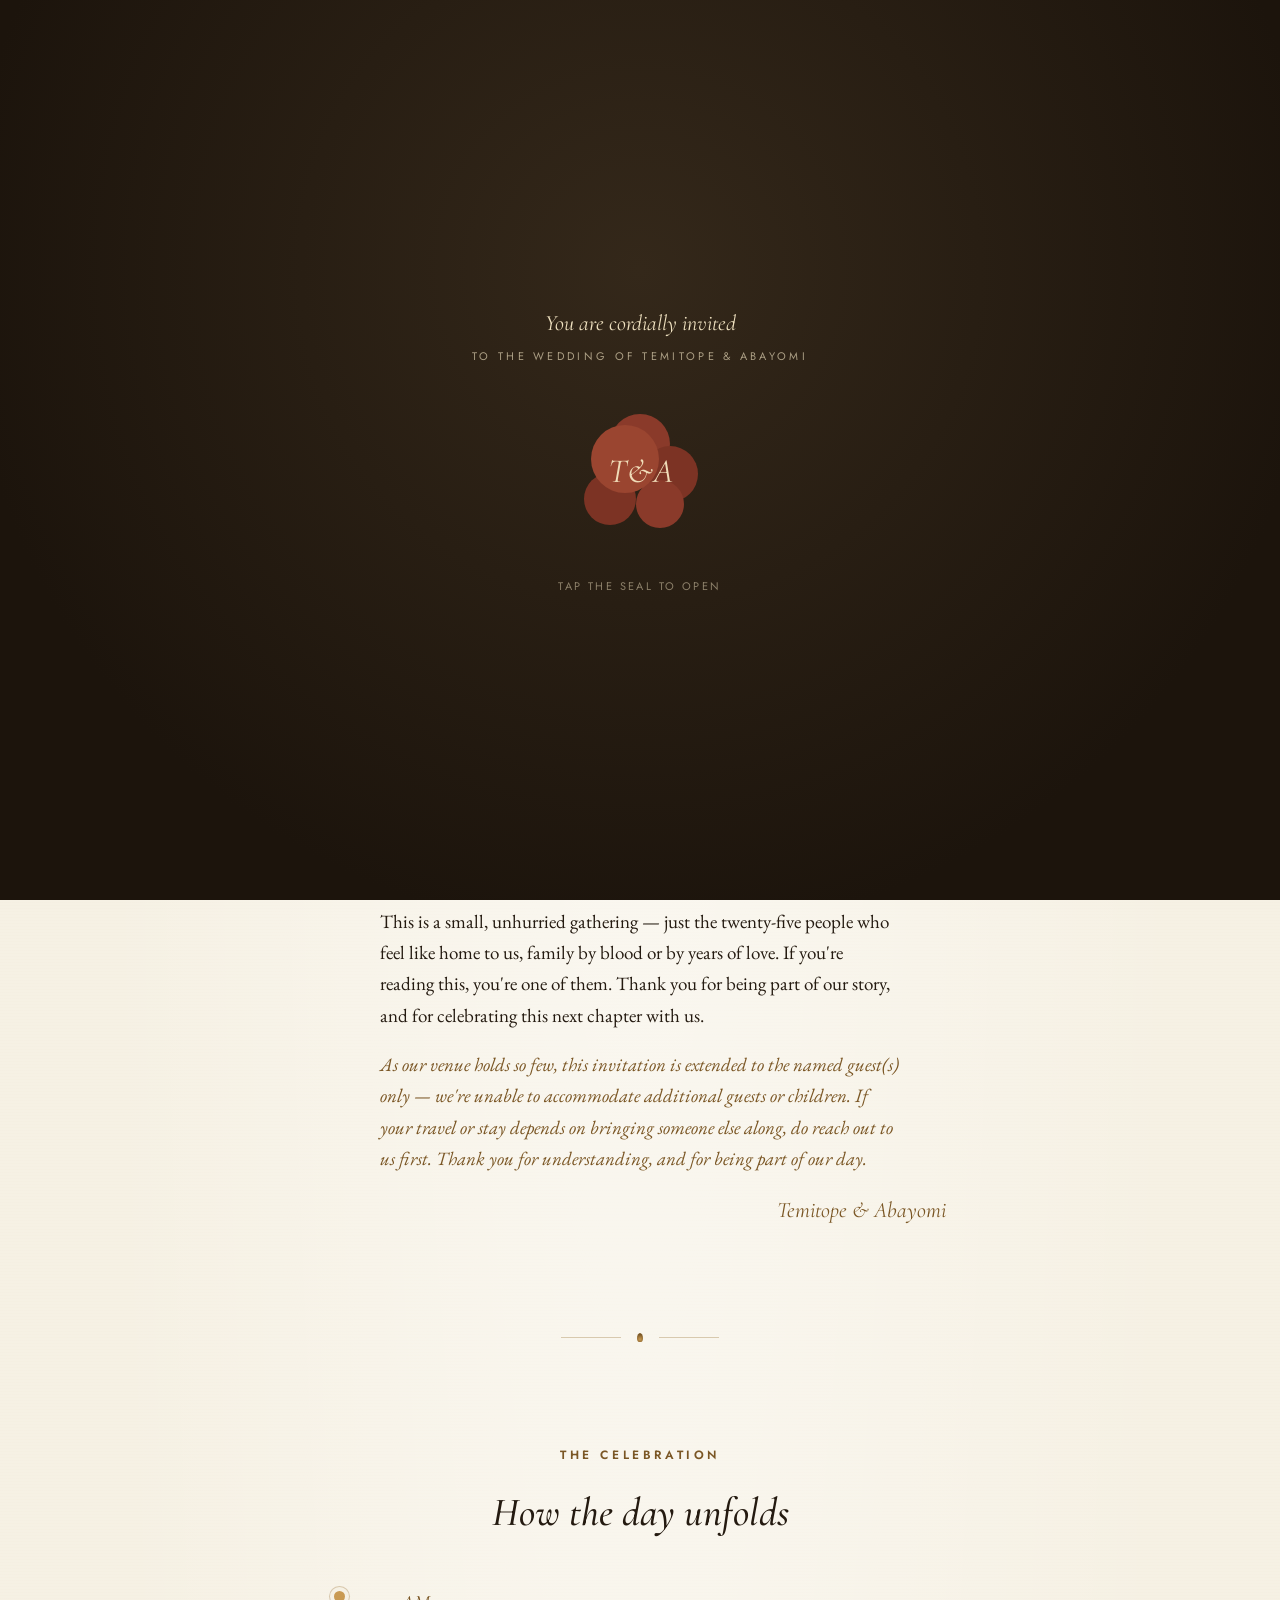
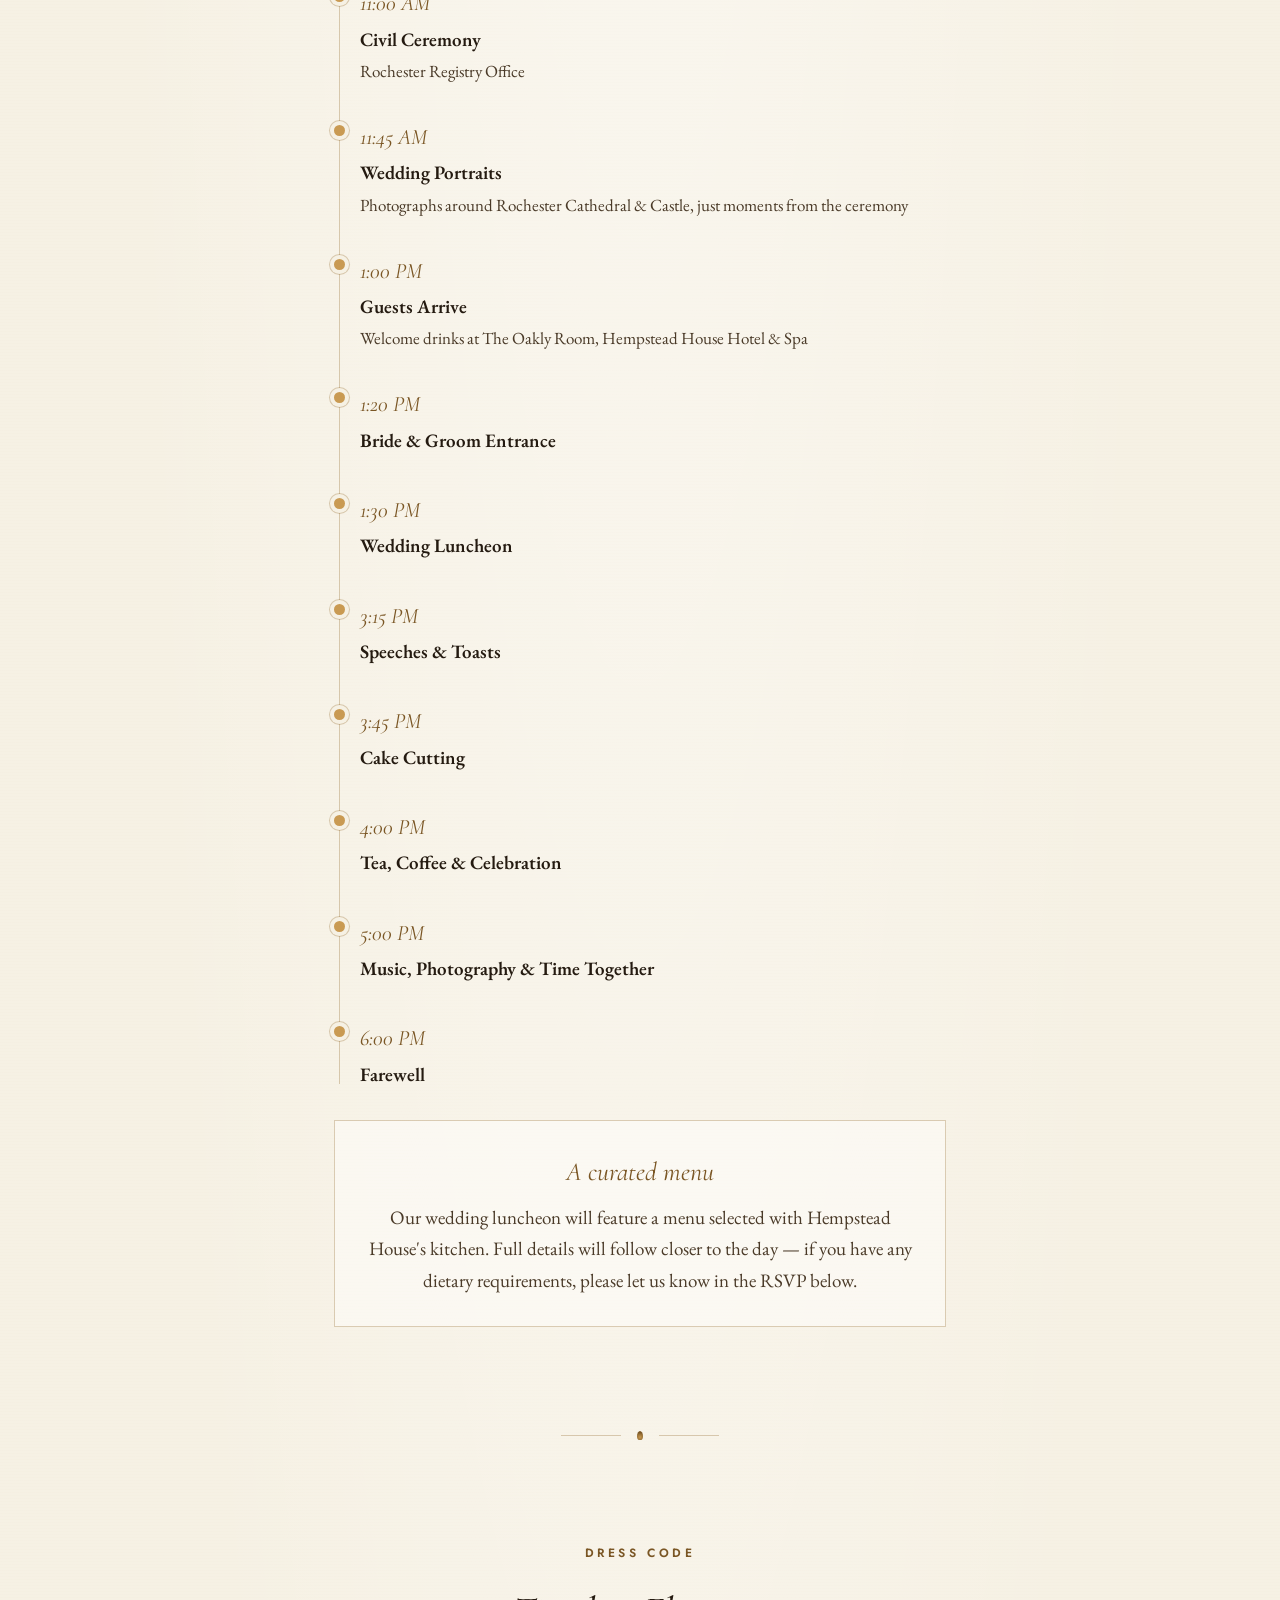
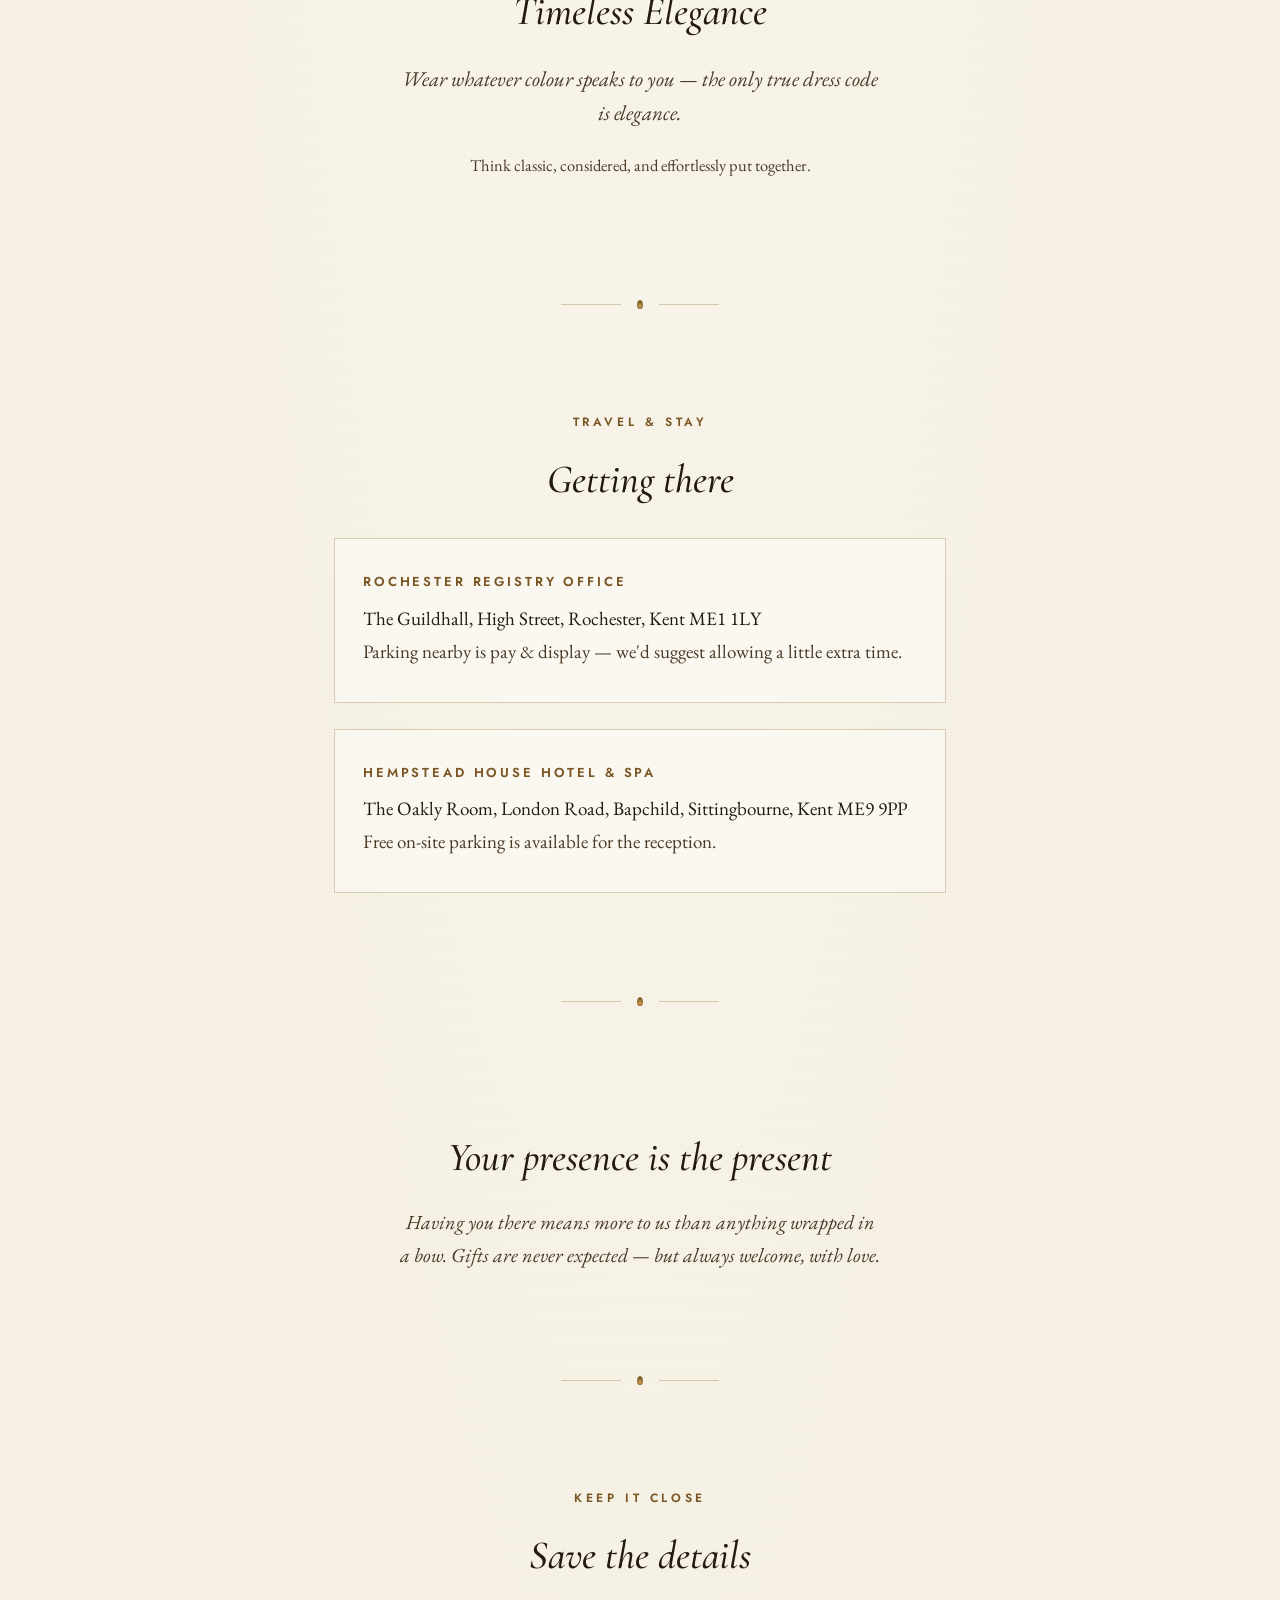
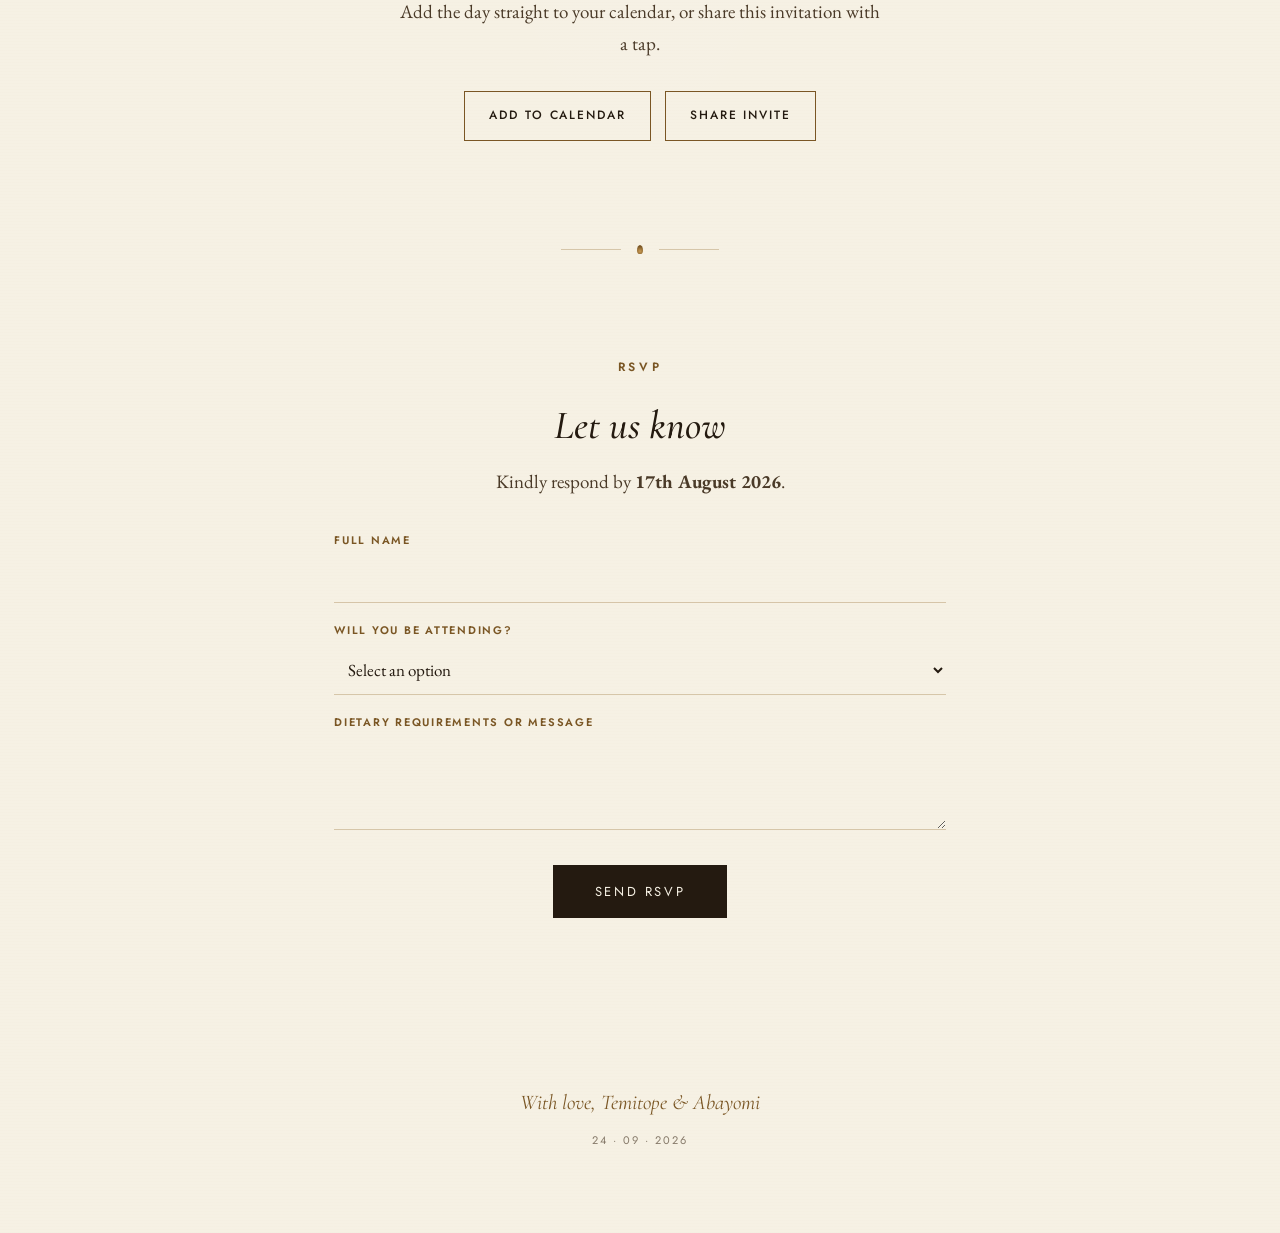
==== index.html @ d4ba4154 "Add files via upload" ====
<!DOCTYPE html>
<html lang="en">
<head>
<meta charset="UTF-8">
<meta name="viewport" content="width=device-width, initial-scale=1.0, viewport-fit=cover">
<meta name="color-scheme" content="light only">
<meta name="supported-color-schemes" content="light">
<meta name="theme-color" content="#f6f1e4">
<meta name="apple-mobile-web-app-capable" content="yes">
<meta name="apple-mobile-web-app-status-bar-style" content="default">
<title>Temitope & Abayomi — 24th September 2026</title>
<meta name="description" content="Together with their families, Temitope and Abayomi invite you to celebrate their wedding — 24th September 2026, Kent, England.">

<!-- Open Graph / link preview tags (WhatsApp, iMessage, etc.) -->
<meta property="og:title" content="Temitope & Abayomi — 24th September 2026">
<meta property="og:description" content="Together with their families, we invite you to celebrate our wedding in Kent, England.">
<meta property="og:image" content="https://tope-yomi-2026.github.io/temitope-abayomi-wedding/og-image.jpg">
<meta property="og:type" content="website">
<meta property="og:url" content="https://tope-yomi-2026.github.io/temitope-abayomi-wedding/">
<meta name="twitter:card" content="summary_large_image">
<meta name="twitter:title" content="Temitope & Abayomi — 24th September 2026">
<meta name="twitter:description" content="Together with their families, we invite you to celebrate our wedding in Kent, England.">
<meta name="twitter:image" content="https://tope-yomi-2026.github.io/temitope-abayomi-wedding/og-image.jpg">
<link rel="icon" href="data:image/svg+xml,%3Csvg xmlns='http://www.w3.org/2000/svg' viewBox='0 0 100 100'%3E%3Ccircle cx='50' cy='50' r='48' fill='%232a2015'/%3E%3Ctext x='50' y='65' font-size='42' font-family='Georgia,serif' font-style='italic' fill='%23c99a52' text-anchor='middle'%3ET%26A%3C/text%3E%3C/svg%3E">
<link rel="preconnect" href="https://fonts.googleapis.com">
<link rel="preconnect" href="https://fonts.gstatic.com" crossorigin>
<link href="https://fonts.googleapis.com/css2?family=Cormorant+Garamond:ital,wght@0,400;0,500;0,600;1,400;1,500;1,600&family=EB+Garamond:ital,wght@0,400;0,500;1,400&family=Jost:wght@400;500;600&display=swap" rel="stylesheet">
<style>
  :root{
    color-scheme: light;
    --ivory:#f6f1e4;
    --parchment:#eee0bf;
    --espresso:#241a10;
    --espresso-soft:#4a3a28;
    --gold:#93692e;
    --gold-deep:#7a5624;
    --gold-bright:#c99a52;
    --sage:#5f6b48;
    --line: rgba(147,105,46,0.32);
    --card-bg: rgba(255,255,255,0.4);
  }
  *{box-sizing:border-box; -webkit-font-smoothing:antialiased;}
  html{scroll-behavior:smooth; color-scheme:light;}
  body{
    margin:0;
    background-color:var(--ivory);
    background-image:
      radial-gradient(ellipse at top, rgba(255,255,255,0.5), transparent 60%),
      repeating-linear-gradient(0deg, rgba(147,105,46,0.02) 0px, transparent 1px, transparent 3px);
    color:var(--espresso);
    font-family:'EB Garamond', serif;
    font-size:19px;
    line-height:1.65;
    overflow-x:hidden;
    -webkit-text-size-adjust:100%;
  }
  .display{ font-family:'Cormorant Garamond', serif; }
  .eyebrow{
    font-family:'Jost', sans-serif;
    letter-spacing:0.3em;
    text-transform:uppercase;
    font-size:12px;
    color:var(--gold-deep);
    font-weight:600;
  }
  a{ color:var(--espresso); }
  ::selection{ background:var(--gold-bright); color:var(--ivory); }

  /* ================= SEAL ENTRY ================= */
  #seal-screen{
    position:fixed; inset:0; z-index:100;
    background:
      radial-gradient(ellipse at 50% 30%, #34281a 0%, #1c140c 75%);
    display:flex; align-items:center; justify-content:center;
    flex-direction:column; padding:24px;
    transition:opacity 1s ease, visibility 1s ease;
  }
  #seal-screen.opened{ opacity:0; visibility:hidden; pointer-events:none; }
  .seal-greeting{
    font-family:'Cormorant Garamond', serif;
    font-style:italic;
    font-size:22px;
    color:var(--parchment);
    margin-bottom:6px;
    text-align:center;
    max-width:320px;
  }
  .seal-invite{
    font-family:'Jost', sans-serif;
    letter-spacing:0.3em;
    text-transform:uppercase;
    font-size:11px;
    color:var(--parchment);
    opacity:0.65;
    margin-bottom:34px;
    text-align:center;
  }
  .wax{
    position:relative; width:150px; height:150px; cursor:pointer;
    -webkit-tap-highlight-color:transparent;
  }
  .wax svg{ width:100%; height:100%; display:block; }
  .wax .drip{
    transform-origin:center;
    animation:idle-glow 3.4s ease-in-out infinite;
  }
  @keyframes idle-glow{
    0%,100%{ filter:drop-shadow(0 0 5px rgba(201,154,82,0.3)); }
    50%{ filter:drop-shadow(0 0 16px rgba(201,154,82,0.6)); }
  }
  .wax:active .drip{ animation:none; }
  .seal-hint{
    margin-top:28px;
    font-family:'Jost', sans-serif; font-size:11px; letter-spacing:0.22em;
    text-transform:uppercase; color:var(--parchment); opacity:0.5;
  }
  .shard{ transform-origin:center; transition:transform 0.95s cubic-bezier(.5,-0.3,.5,1.3), opacity 0.95s ease; opacity:1; }
  #seal-screen.breaking .shard-1{ transform:translate(-62px,-74px) rotate(-38deg); opacity:0; }
  #seal-screen.breaking .shard-2{ transform:translate(72px,-42px) rotate(30deg); opacity:0; }
  #seal-screen.breaking .shard-3{ transform:translate(-42px,84px) rotate(-22deg); opacity:0; }
  #seal-screen.breaking .shard-4{ transform:translate(68px,68px) rotate(32deg); opacity:0; }
  #seal-screen.breaking .shard-5{ transform:translate(0,-98px) rotate(10deg); opacity:0; }

  /* ================= DIVIDER ================= */
  .divider{ display:flex; align-items:center; justify-content:center; gap:16px; width:fit-content; margin:0 auto; }
  .divider .rule{ width:60px; height:1px; background:var(--line); }
  .flame{
    width:6px; height:9px; border-radius:50% 50% 50% 50% / 60% 60% 40% 40%;
    background:radial-gradient(circle at 50% 70%, var(--gold-bright), var(--gold-deep) 70%);
    animation:flicker 2.7s ease-in-out infinite;
  }
  @keyframes flicker{
    0%,100%{ transform:scaleY(1) scaleX(1); opacity:1; }
    30%{ transform:scaleY(1.16) scaleX(0.9); opacity:0.85; }
    55%{ transform:scaleY(0.9) scaleX(1.05); opacity:1; }
    80%{ transform:scaleY(1.08) scaleX(0.95); opacity:0.9; }
  }

  /* ================= REVEAL ANIMATION ================= */
  .reveal{ opacity:0; transform:translateY(26px); transition:opacity 0.9s ease, transform 0.9s ease; }
  .reveal.visible{ opacity:1; transform:translateY(0); }
  @media (prefers-reduced-motion: reduce){
    .reveal{ opacity:1; transform:none; transition:none; }
    .flame{ animation:none; }
  }

  /* ================= LAYOUT ================= */
  section{ padding:104px 24px; max-width:660px; margin:0 auto; text-align:center; }
  .crest{
    width:60px; height:60px; margin:0 auto 20px; border:1px solid var(--gold);
    border-radius:50%; display:flex; align-items:center; justify-content:center;
    font-family:'Cormorant Garamond', serif; font-style:italic; font-size:22px; color:var(--gold-deep);
  }
  .hero{ padding-top:88px; }
  .hero h1{ font-size:clamp(44px, 10vw, 74px); font-weight:500; margin:8px 0 4px; line-height:1.05; }
  .hero .amp{ font-style:italic; color:var(--gold-deep); display:block; font-size:0.55em; margin:4px 0; }
  .hero .date-line{
    margin-top:26px; font-family:'Jost', sans-serif; letter-spacing:0.2em; text-transform:uppercase;
    font-size:13.5px; color:var(--espresso-soft); font-weight:500;
  }
  .hero .place-line{
    margin-top:6px; font-family:'Jost', sans-serif; letter-spacing:0.2em; text-transform:uppercase;
    font-size:13.5px; color:var(--gold-deep); font-weight:500;
  }
  .hero .hero-sub{
    margin-top:22px; font-family:'Cormorant Garamond', serif; font-style:italic; font-size:20px;
    color:var(--espresso-soft); max-width:420px; margin-left:auto; margin-right:auto;
  }
  #countdown{ margin-top:38px; display:flex; gap:24px; justify-content:center; flex-wrap:wrap; }
  .c-box{ min-width:64px; }
  .c-num{ font-family:'Cormorant Garamond', serif; font-size:36px; color:var(--gold-deep); font-weight:600; }
  .c-label{ font-family:'Jost', sans-serif; font-size:10px; letter-spacing:0.2em; text-transform:uppercase; opacity:0.75; }

  h2.section-title{ font-size:40px; font-weight:500; margin:14px 0 8px; font-style:italic; }
  .lede{ color:var(--espresso-soft); max-width:480px; margin:0 auto; }

  .note-body{ text-align:left; max-width:520px; margin:28px auto 0; }
  .note-body p{ margin:0 0 18px; }
  .note-sign{ text-align:right; font-family:'Cormorant Garamond', serif; font-style:italic; font-size:22px; color:var(--gold-deep); margin-top:8px; }

  .timeline{ text-align:left; margin-top:40px; position:relative; padding-left:26px; }
  .timeline::before{
    content:''; position:absolute; left:5px; top:6px; bottom:6px; width:1px; background:var(--line);
  }
  .t-item{ position:relative; padding-bottom:34px; }
  .t-item:last-child{ padding-bottom:0; }
  .t-item::before{
    content:''; position:absolute; left:-26px; top:6px; width:11px; height:11px; border-radius:50%;
    background:var(--gold-bright); box-shadow:0 0 0 4px var(--ivory), 0 0 0 5px var(--line);
  }
  .t-time{
    font-family:'Cormorant Garamond', serif; font-style:italic; font-size:22px; color:var(--gold-deep); display:block;
  }
  .t-title{ font-weight:600; margin:2px 0 2px; font-size:19px; }
  .t-desc{ color:var(--espresso-soft); font-size:17px; margin:0; }

  .detail-card{
    border:1px solid var(--line); padding:32px 28px; margin-top:26px; text-align:left;
    background:var(--card-bg);
  }
  .detail-card h3{
    font-family:'Jost', sans-serif; letter-spacing:0.22em; text-transform:uppercase; font-size:13px;
    color:var(--gold-deep); margin:0 0 10px; font-weight:600;
  }
  .detail-card p{ margin:2px 0; }

  .dress-note{
    font-style:italic; font-size:21px; margin-top:18px; color:var(--espresso-soft);
    max-width:480px; margin-left:auto; margin-right:auto;
  }
  .dress-sub{ margin-top:14px; font-size:16.5px; color:var(--espresso-soft); }

  .menu-teaser{
    border:1px solid var(--line); padding:30px 28px; margin-top:30px;
    background:var(--card-bg);
  }
  .menu-teaser .fork{ font-family:'Cormorant Garamond', serif; font-style:italic; font-size:26px; color:var(--gold-deep); margin-bottom:8px; }

  .rsvp-form{ margin-top:34px; text-align:left; display:flex; flex-direction:column; gap:18px; }
  .rsvp-form label{
    font-family:'Jost', sans-serif; font-size:11px; letter-spacing:0.16em; text-transform:uppercase;
    color:var(--gold-deep); display:block; margin-bottom:7px; font-weight:600;
  }
  .rsvp-form input, .rsvp-form select, .rsvp-form textarea{
    width:100%; padding:12px 10px; font-family:'EB Garamond', serif; font-size:17px;
    background:transparent; border:none; border-bottom:1px solid var(--line); color:var(--espresso);
  }
  .rsvp-form input:focus, .rsvp-form select:focus, .rsvp-form textarea:focus{
    outline:none; border-bottom:1px solid var(--gold-deep);
  }
  .rsvp-submit{
    margin-top:8px; align-self:center; font-family:'Jost', sans-serif; letter-spacing:0.2em; text-transform:uppercase;
    font-size:13px; background:var(--espresso); color:var(--ivory); border:none; padding:17px 42px; cursor:pointer;
    transition:background 0.3s ease;
  }
  .rsvp-submit:hover{ background:var(--gold-deep); }

  .wallet-row{ margin-top:32px; display:flex; gap:14px; justify-content:center; flex-wrap:wrap; }
  .pill-btn{
    font-family:'Jost', sans-serif; letter-spacing:0.16em; text-transform:uppercase; font-size:12px;
    border:1px solid var(--gold-deep); color:var(--espresso); padding:14px 24px; text-decoration:none;
    display:inline-block; transition:background 0.3s, color 0.3s; font-weight:500;
  }
  .pill-btn:hover{ background:var(--gold-deep); color:var(--ivory); }

  footer{
    text-align:center; padding:64px 24px 84px; font-family:'Cormorant Garamond', serif; font-style:italic;
    font-size:21px; color:var(--gold-deep);
  }
  footer .foot-small{
    display:block; margin-top:10px; font-family:'Jost', sans-serif; font-style:normal; font-size:11px;
    letter-spacing:0.18em; text-transform:uppercase; color:var(--espresso-soft); opacity:0.65;
  }

  @media (max-width:480px){
    section{ padding:76px 20px; }
    .detail-card, .menu-teaser{ padding:24px 20px; }
  }
</style>
</head>
<body>

<div id="seal-screen">
  <div class="seal-greeting" id="seal-greeting">You are cordially invited</div>
  <div class="seal-invite" id="seal-subline">to the wedding of Temitope &amp; Abayomi</div>
  <div class="wax" id="wax" role="button" tabindex="0" aria-label="Break the seal to open your invitation">
    <svg viewBox="0 0 150 150">
      <g class="drip">
        <circle class="shard shard-1" cx="75" cy="45" r="30" fill="#8a3a2a"/>
        <circle class="shard shard-2" cx="105" cy="75" r="28" fill="#7c3324"/>
        <circle class="shard shard-3" cx="45" cy="100" r="26" fill="#7c3324"/>
        <circle class="shard shard-4" cx="95" cy="105" r="24" fill="#8a3a2a"/>
        <circle class="shard shard-5" cx="60" cy="60" r="34" fill="#9a4530"/>
        <text x="75" y="83" text-anchor="middle" font-family="Cormorant Garamond, serif" font-style="italic" font-size="34" fill="#f0dcb8">T&amp;A</text>
      </g>
    </svg>
  </div>
  <div class="seal-hint">Tap the seal to open</div>
</div>

<section class="hero">
  <div class="eyebrow">Together with their families</div>
  <h1 class="display">Temitope<span class="amp">&amp;</span>Abayomi</h1>
  <div class="date-line">Thursday, 24th September 2026</div>
  <div class="place-line">Kent, England</div>
  <p class="hero-sub">A celebration of love, family, and the beginning of forever — shared with those who matter most.</p>

  <div id="countdown" aria-label="Countdown to the wedding">
    <div class="c-box"><div class="c-num" id="cd-days">--</div><div class="c-label">Days</div></div>
    <div class="c-box"><div class="c-num" id="cd-hours">--</div><div class="c-label">Hours</div></div>
    <div class="c-box"><div class="c-num" id="cd-mins">--</div><div class="c-label">Mins</div></div>
    <div class="c-box"><div class="c-num" id="cd-secs">--</div><div class="c-label">Secs</div></div>
  </div>
</section>

<div class="divider"><span class="rule"></span><span class="flame"></span><span class="rule"></span></div>

<section id="welcome" class="reveal">
  <div class="eyebrow">Welcome</div>
  <h2 class="section-title display">A note from us</h2>
  <div class="note-body">
    <p>This is a small, unhurried gathering — just the twenty-five people who feel like home to us, family by blood or by years of love. If you're reading this, you're one of them. Thank you for being part of our story, and for celebrating this next chapter with us.</p>
    <p style="font-style:italic; color:var(--gold-deep);">As our venue holds so few, this invitation is extended to the named guest(s) only — we're unable to accommodate additional guests or children. If your travel or stay depends on bringing someone else along, do reach out to us first. Thank you for understanding, and for being part of our day.</p>
  </div>
  <div class="note-sign">Temitope &amp; Abayomi</div>
</section>

<div class="divider"><span class="rule"></span><span class="flame"></span><span class="rule"></span></div>

<section id="schedule" class="reveal">
  <div class="eyebrow">The Celebration</div>
  <h2 class="section-title display">How the day unfolds</h2>

  <div class="timeline">
    <div class="t-item">
      <span class="t-time">11:00 AM</span>
      <div class="t-title">Civil Ceremony</div>
      <p class="t-desc">Rochester Registry Office</p>
    </div>
    <div class="t-item">
      <span class="t-time">11:45 AM</span>
      <div class="t-title">Wedding Portraits</div>
      <p class="t-desc">Photographs around Rochester Cathedral &amp; Castle, just moments from the ceremony</p>
    </div>
    <div class="t-item">
      <span class="t-time">1:00 PM</span>
      <div class="t-title">Guests Arrive</div>
      <p class="t-desc">Welcome drinks at The Oakly Room, Hempstead House Hotel &amp; Spa</p>
    </div>
    <div class="t-item">
      <span class="t-time">1:20 PM</span>
      <div class="t-title">Bride &amp; Groom Entrance</div>
      <p class="t-desc"></p>
    </div>
    <div class="t-item">
      <span class="t-time">1:30 PM</span>
      <div class="t-title">Wedding Luncheon</div>
      <p class="t-desc"></p>
    </div>
    <div class="t-item">
      <span class="t-time">3:15 PM</span>
      <div class="t-title">Speeches &amp; Toasts</div>
      <p class="t-desc"></p>
    </div>
    <div class="t-item">
      <span class="t-time">3:45 PM</span>
      <div class="t-title">Cake Cutting</div>
      <p class="t-desc"></p>
    </div>
    <div class="t-item">
      <span class="t-time">4:00 PM</span>
      <div class="t-title">Tea, Coffee &amp; Celebration</div>
      <p class="t-desc"></p>
    </div>
    <div class="t-item">
      <span class="t-time">5:00 PM</span>
      <div class="t-title">Music, Photography &amp; Time Together</div>
      <p class="t-desc"></p>
    </div>
    <div class="t-item">
      <span class="t-time">6:00 PM</span>
      <div class="t-title">Farewell</div>
      <p class="t-desc"></p>
    </div>
  </div>

  <div class="menu-teaser">
    <div class="fork">A curated menu</div>
    <p style="margin:0; color:var(--espresso-soft);">Our wedding luncheon will feature a menu selected with Hempstead House's kitchen. Full details will follow closer to the day — if you have any dietary requirements, please let us know in the RSVP below.</p>
  </div>
</section>

<div class="divider"><span class="rule"></span><span class="flame"></span><span class="rule"></span></div>

<section id="dress" class="reveal">
  <div class="eyebrow">Dress Code</div>
  <h2 class="section-title display">Timeless Elegance</h2>
  <p class="dress-note">Wear whatever colour speaks to you — the only true dress code is elegance.</p>
  <p class="dress-sub">Think classic, considered, and effortlessly put together.</p>
</section>

<div class="divider"><span class="rule"></span><span class="flame"></span><span class="rule"></span></div>

<section id="travel" class="reveal">
  <div class="eyebrow">Travel &amp; Stay</div>
  <h2 class="section-title display">Getting there</h2>

  <div class="detail-card">
    <h3>Rochester Registry Office</h3>
    <p>The Guildhall, High Street, Rochester, Kent ME1 1LY</p>
    <p style="color:var(--espresso-soft);">Parking nearby is pay &amp; display — we'd suggest allowing a little extra time.</p>
  </div>

  <div class="detail-card">
    <h3>Hempstead House Hotel &amp; Spa</h3>
    <p>The Oakly Room, London Road, Bapchild, Sittingbourne, Kent ME9 9PP</p>
    <p style="color:var(--espresso-soft);">Free on-site parking is available for the reception.</p>
  </div>
</section>

<div class="divider"><span class="rule"></span><span class="flame"></span><span class="rule"></span></div>

<section id="gift" class="reveal">
  <h2 class="section-title display">Your presence is the present</h2>
  <p class="lede" style="font-style:italic; font-size:20px; margin-top:16px;">Having you there means more to us than anything wrapped in a bow. Gifts are never expected — but always welcome, with love.</p>
</section>

<div class="divider"><span class="rule"></span><span class="flame"></span><span class="rule"></span></div>

<section id="save" class="reveal">
  <div class="eyebrow">Keep It Close</div>
  <h2 class="section-title display">Save the details</h2>
  <p class="lede">Add the day straight to your calendar, or share this invitation with a tap.</p>
  <div class="wallet-row">
    <a class="pill-btn" id="calendar-link" href="#">Add to Calendar</a>
    <a class="pill-btn" href="#" id="share-link">Share Invite</a>
  </div>
</section>

<div class="divider"><span class="rule"></span><span class="flame"></span><span class="rule"></span></div>

<section id="rsvp" class="reveal">
  <div class="eyebrow">RSVP</div>
  <h2 class="section-title display">Let us know</h2>
  <p class="lede">Kindly respond by <strong>17th August 2026</strong>.</p>

  <form class="rsvp-form" id="rsvp-form" action="https://formspree.io/f/mykrzagr" method="POST">
    <div>
      <label for="name">Full name</label>
      <input type="text" id="name" name="name" required>
    </div>
    <div>
      <label for="attending">Will you be attending?</label>
      <select id="attending" name="attending" required>
        <option value="">Select an option</option>
        <option value="yes">Joyfully accepts</option>
        <option value="no">Regretfully declines</option>
      </select>
    </div>
    <div>
      <label for="notes">Dietary requirements or message</label>
      <textarea id="notes" name="notes" rows="3"></textarea>
    </div>
    <button type="submit" class="rsvp-submit">Send RSVP</button>
  </form>
</section>

<footer>
  With love, Temitope &amp; Abayomi
  <span class="foot-small">24 · 09 · 2026</span>
</footer>

<script>
  const params = new URLSearchParams(location.search);
  const guestName = params.get('to');
  if(guestName){
    const cleanName = decodeURIComponent(guestName).replace(/-/g, ' ');
    document.getElementById('seal-greeting').textContent = 'Dear ' + cleanName + ',';
    document.getElementById('seal-subline').textContent = 'you are cordially invited to our wedding';
  }

  const sealScreen = document.getElementById('seal-screen');
  const wax = document.getElementById('wax');
  function openInvite(){
    if(sealScreen.classList.contains('breaking')) return;
    sealScreen.classList.add('breaking');
    setTimeout(()=> sealScreen.classList.add('opened'), 550);
    setTimeout(()=> { sealScreen.style.display='none'; }, 1650);
  }
  wax.addEventListener('click', openInvite);
  wax.addEventListener('keypress', (e)=>{ if(e.key==='Enter' || e.key===' ') openInvite(); });

  const weddingDate = new Date('2026-09-24T11:00:00+01:00').getTime();
  function tick(){
    const diff = weddingDate - Date.now();
    if(diff <= 0){
      document.getElementById('countdown').innerHTML = '<div class="c-num" style="font-size:22px;">Today is the day! ♥</div>';
      return;
    }
    const d = Math.floor(diff / 86400000);
    const h = Math.floor((diff % 86400000) / 3600000);
    const m = Math.floor((diff % 3600000) / 60000);
    const s = Math.floor((diff % 60000) / 1000);
    document.getElementById('cd-days').textContent = d;
    document.getElementById('cd-hours').textContent = String(h).padStart(2,'0');
    document.getElementById('cd-mins').textContent = String(m).padStart(2,'0');
    document.getElementById('cd-secs').textContent = String(s).padStart(2,'0');
  }
  tick();
  setInterval(tick, 1000);

  document.getElementById('calendar-link').addEventListener('click', function(e){
    e.preventDefault();
    const icsContent = [
      'BEGIN:VCALENDAR','VERSION:2.0','BEGIN:VEVENT',
      "SUMMARY:Temitope & Abayomi's Wedding",
      'DTSTART:20260924T100000Z',
      'DTEND:20260924T170000Z',
      'LOCATION:Rochester Registry Office\\, then Hempstead House Hotel & Spa\\, Kent',
      'DESCRIPTION:Ceremony 11:00 AM at Rochester Registry Office. Celebration from 1:00 PM at Hempstead House Hotel & Spa\\, The Oakly Room.',
      'END:VEVENT','END:VCALENDAR'
    ].join('\r\n');
    const blob = new Blob([icsContent], {type: 'text/calendar'});
    const url = URL.createObjectURL(blob);
    const a = document.createElement('a');
    a.href = url; a.download = 'temitope-abayomi-wedding.ics';
    document.body.appendChild(a); a.click(); document.body.removeChild(a);
  });

  document.getElementById('share-link').addEventListener('click', function(e){
    e.preventDefault();
    if(navigator.share){ navigator.share({title:'Temitope & Abayomi', url: location.href}); }
    else { alert('Copy this page link to share: ' + location.href); }
  });

  const io = new IntersectionObserver((entries)=>{
    entries.forEach(entry=>{
      if(entry.isIntersecting){ entry.target.classList.add('visible'); io.unobserve(entry.target); }
    });
  }, { threshold: 0.15 });
  document.querySelectorAll('.reveal').forEach(el=> io.observe(el));
</script>

</body>
</html>
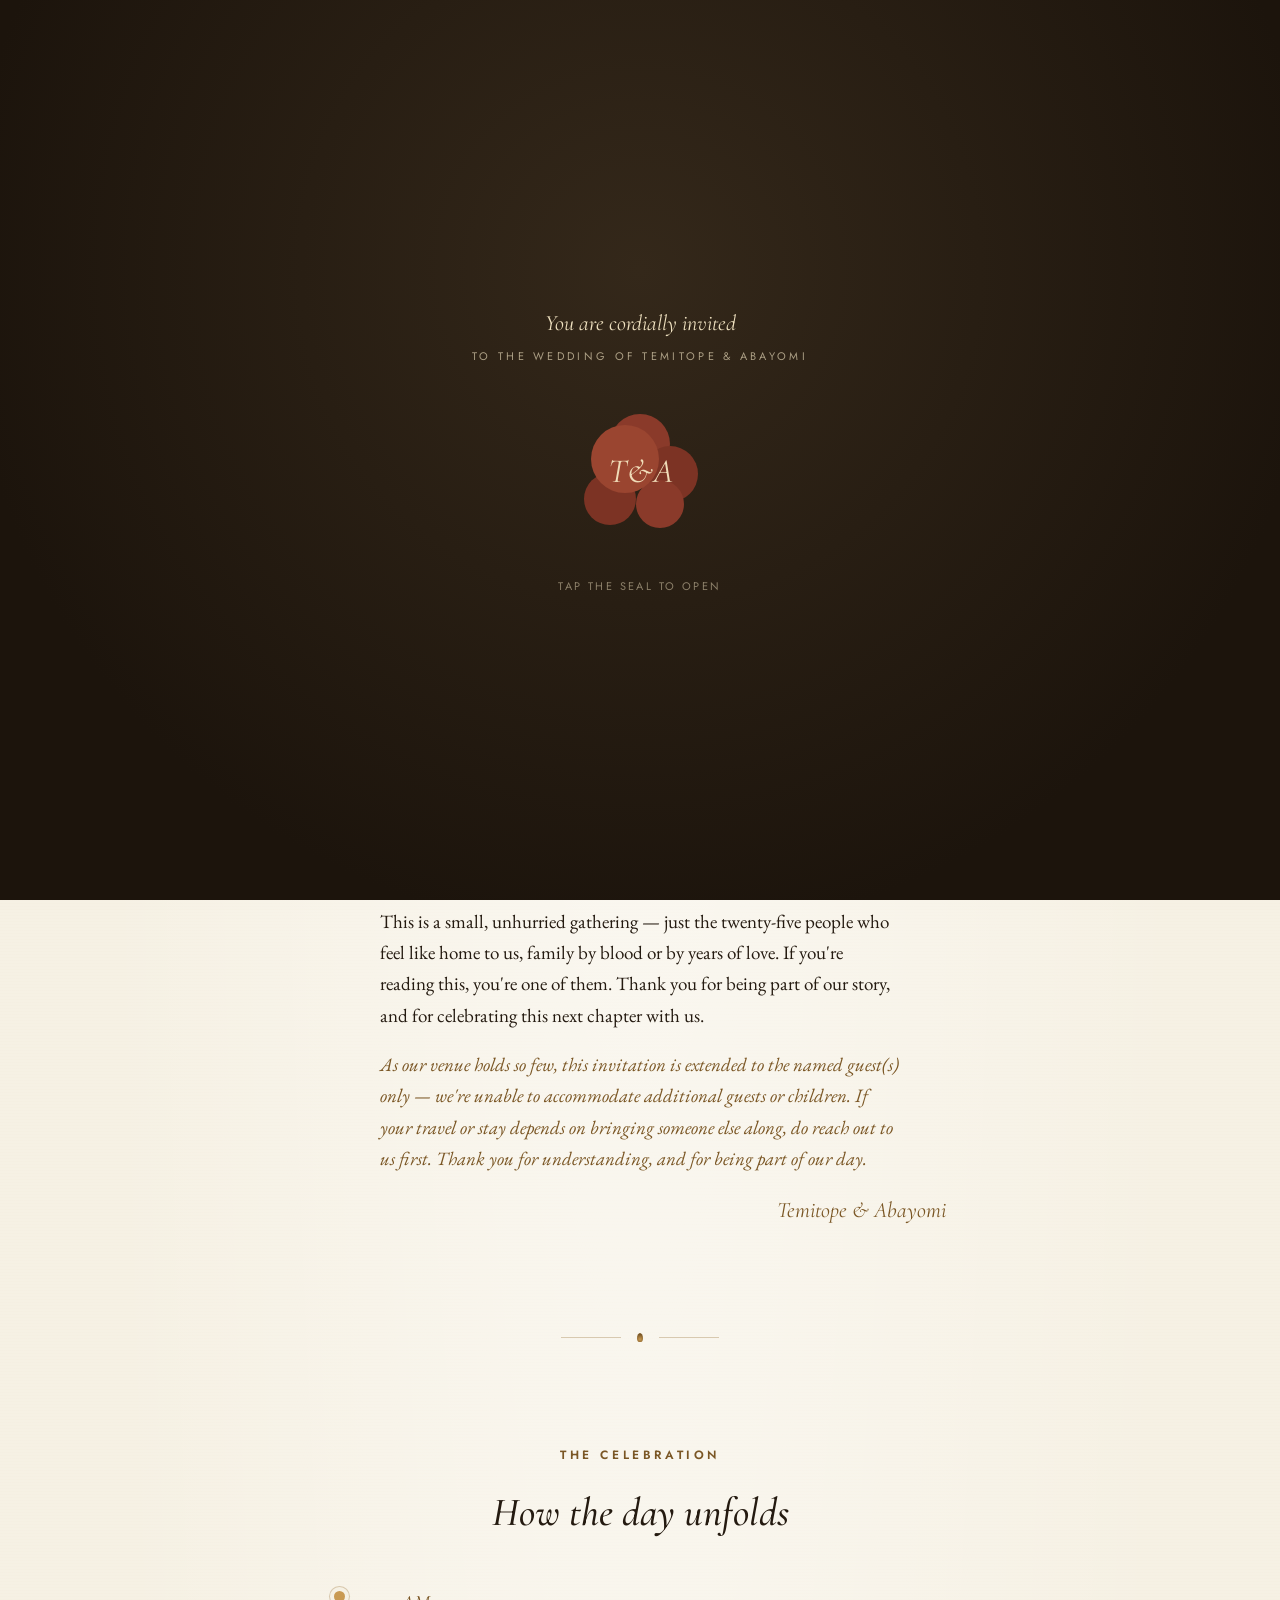
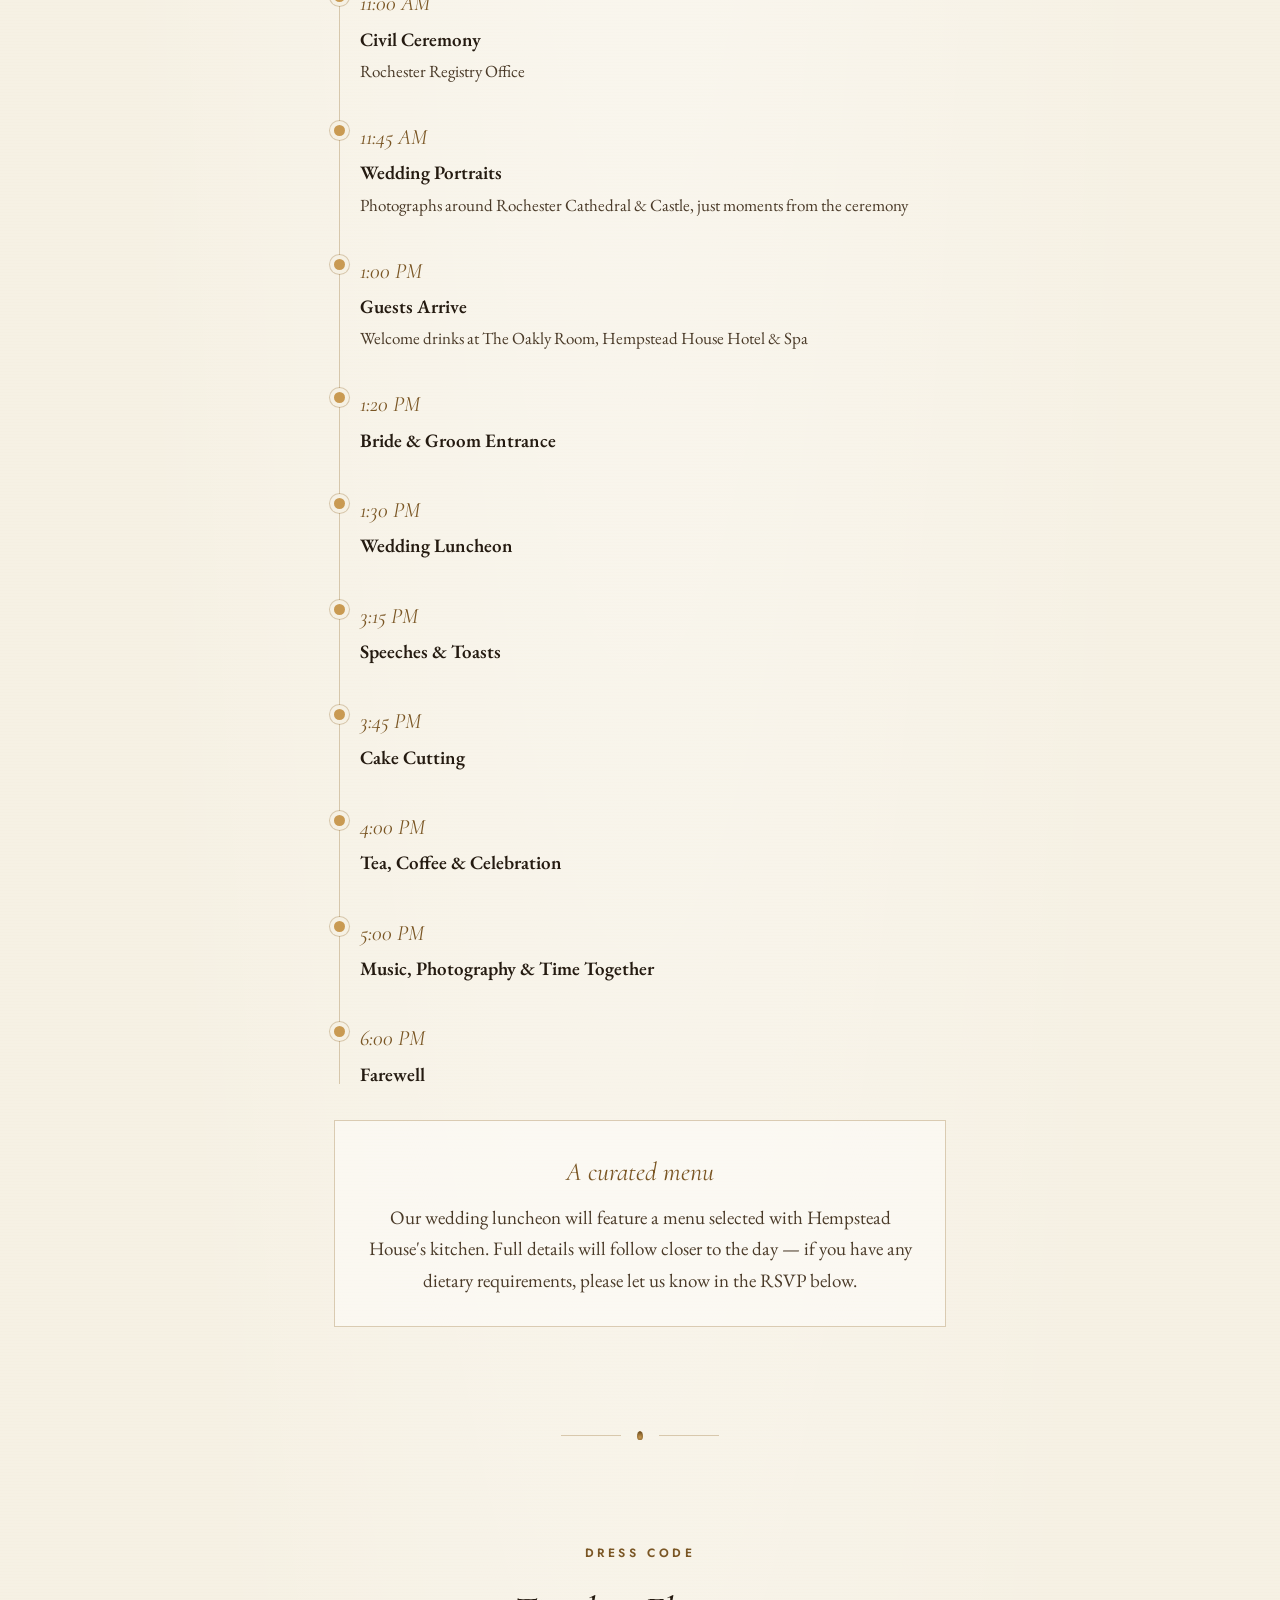
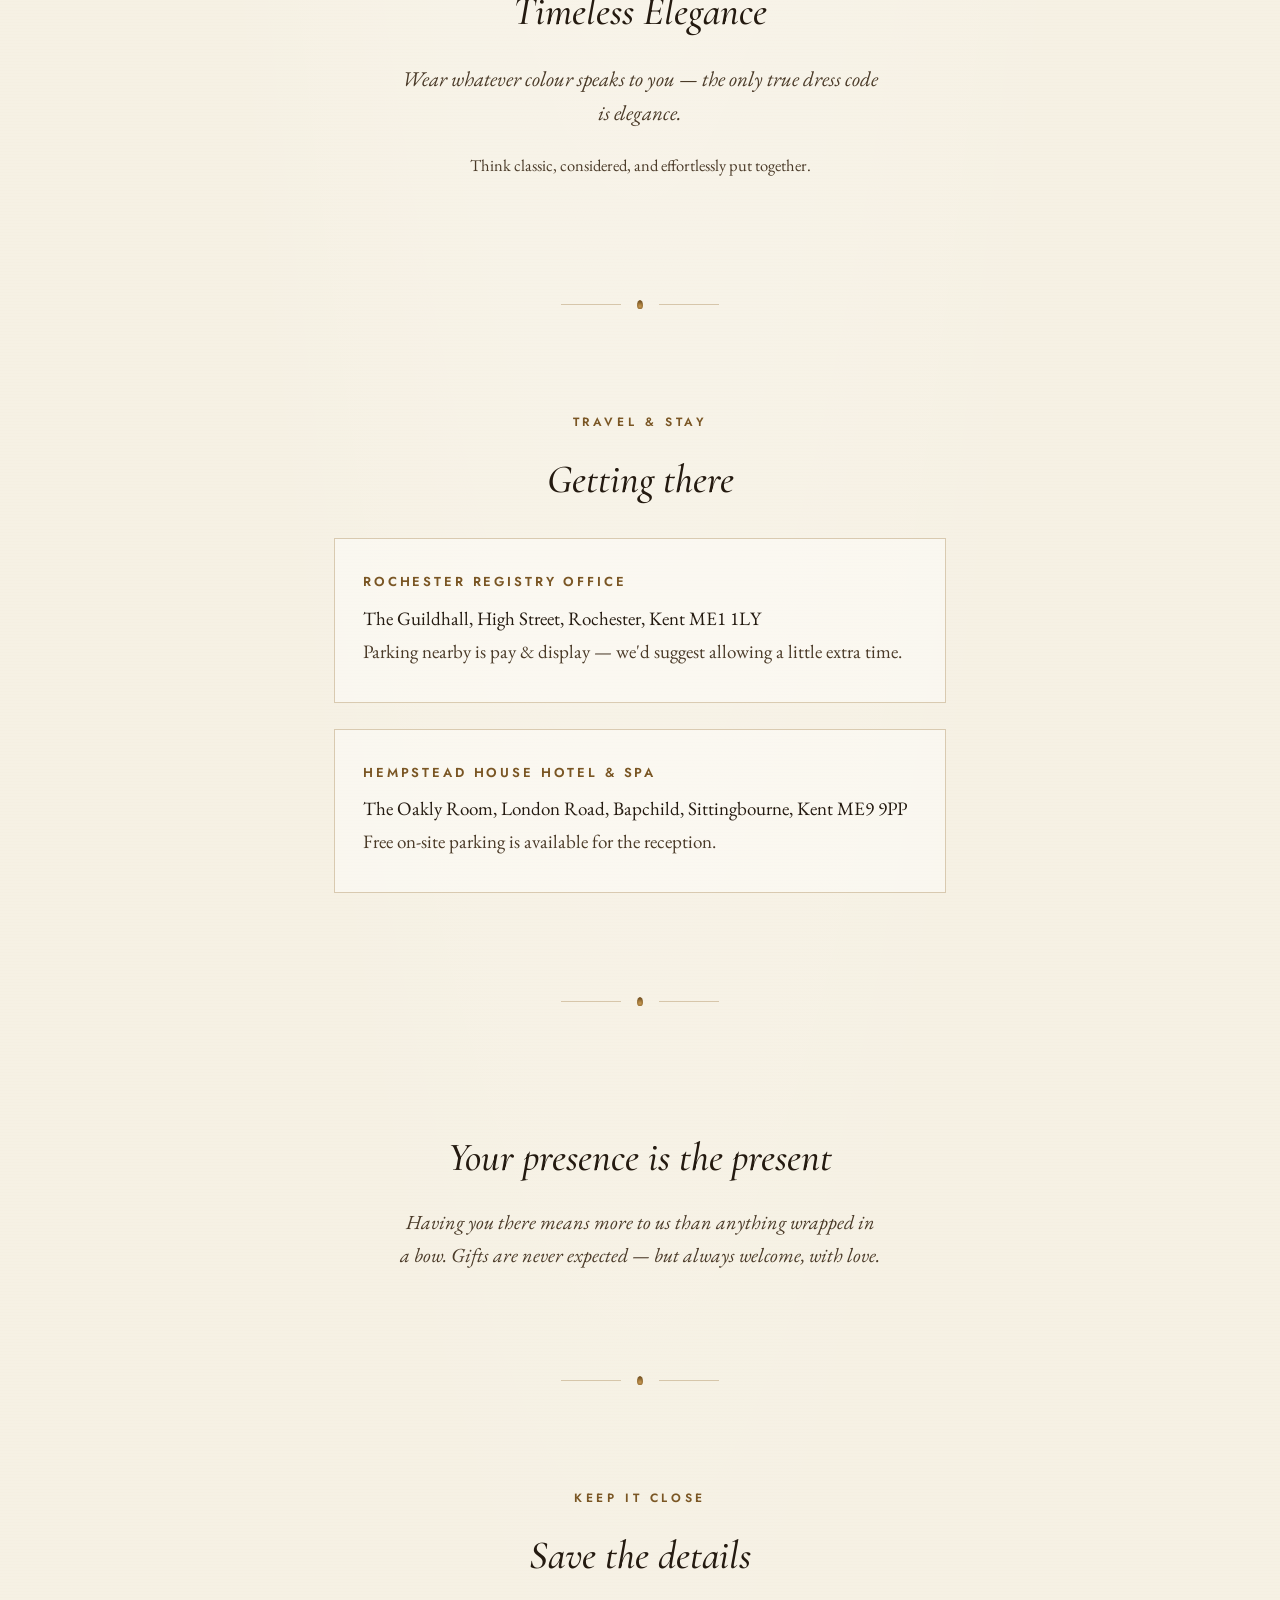
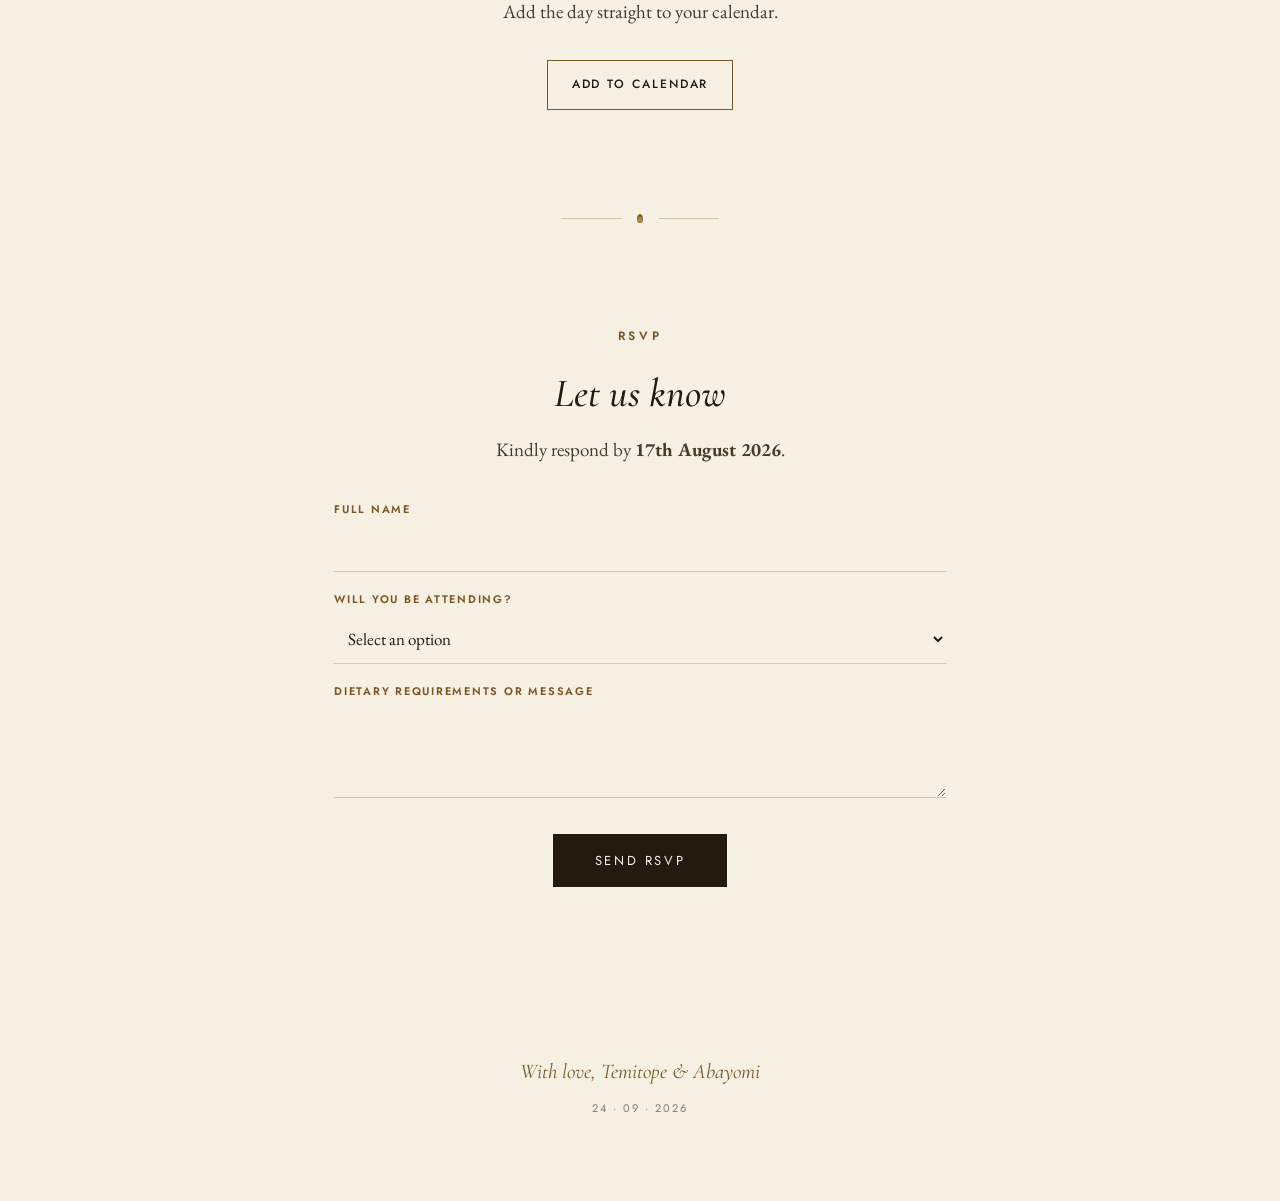
==== commit bbce3eea: "Add files via upload" ====
--- a/index.html
+++ b/index.html
@@ -410,10 +410,9 @@
 <section id="save" class="reveal">
   <div class="eyebrow">Keep It Close</div>
   <h2 class="section-title display">Save the details</h2>
-  <p class="lede">Add the day straight to your calendar, or share this invitation with a tap.</p>
+  <p class="lede">Add the day straight to your calendar.</p>
   <div class="wallet-row">
     <a class="pill-btn" id="calendar-link" href="#">Add to Calendar</a>
-    <a class="pill-btn" href="#" id="share-link">Share Invite</a>
   </div>
 </section>
 
@@ -507,12 +506,6 @@
     document.body.appendChild(a); a.click(); document.body.removeChild(a);
   });
 
-  document.getElementById('share-link').addEventListener('click', function(e){
-    e.preventDefault();
-    if(navigator.share){ navigator.share({title:'Temitope & Abayomi', url: location.href}); }
-    else { alert('Copy this page link to share: ' + location.href); }
-  });
-
   const io = new IntersectionObserver((entries)=>{
     entries.forEach(entry=>{
       if(entry.isIntersecting){ entry.target.classList.add('visible'); io.unobserve(entry.target); }
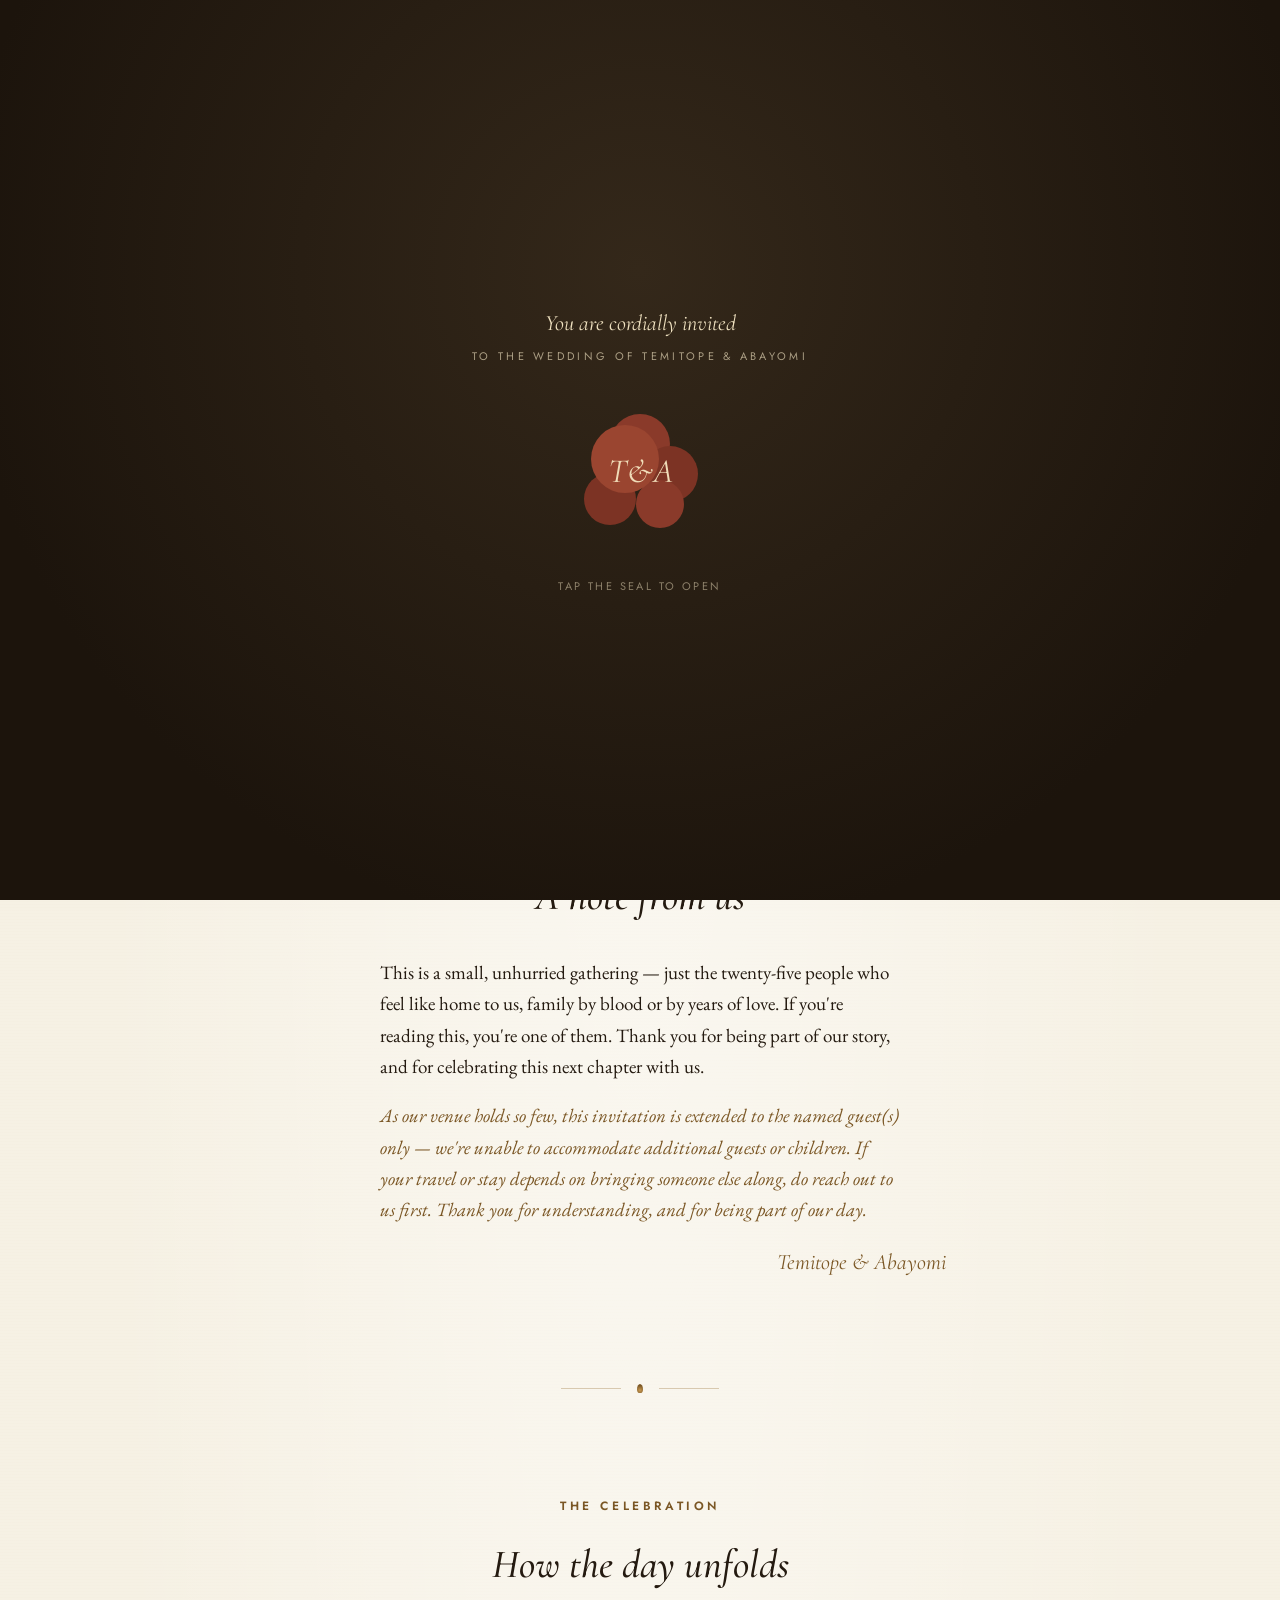
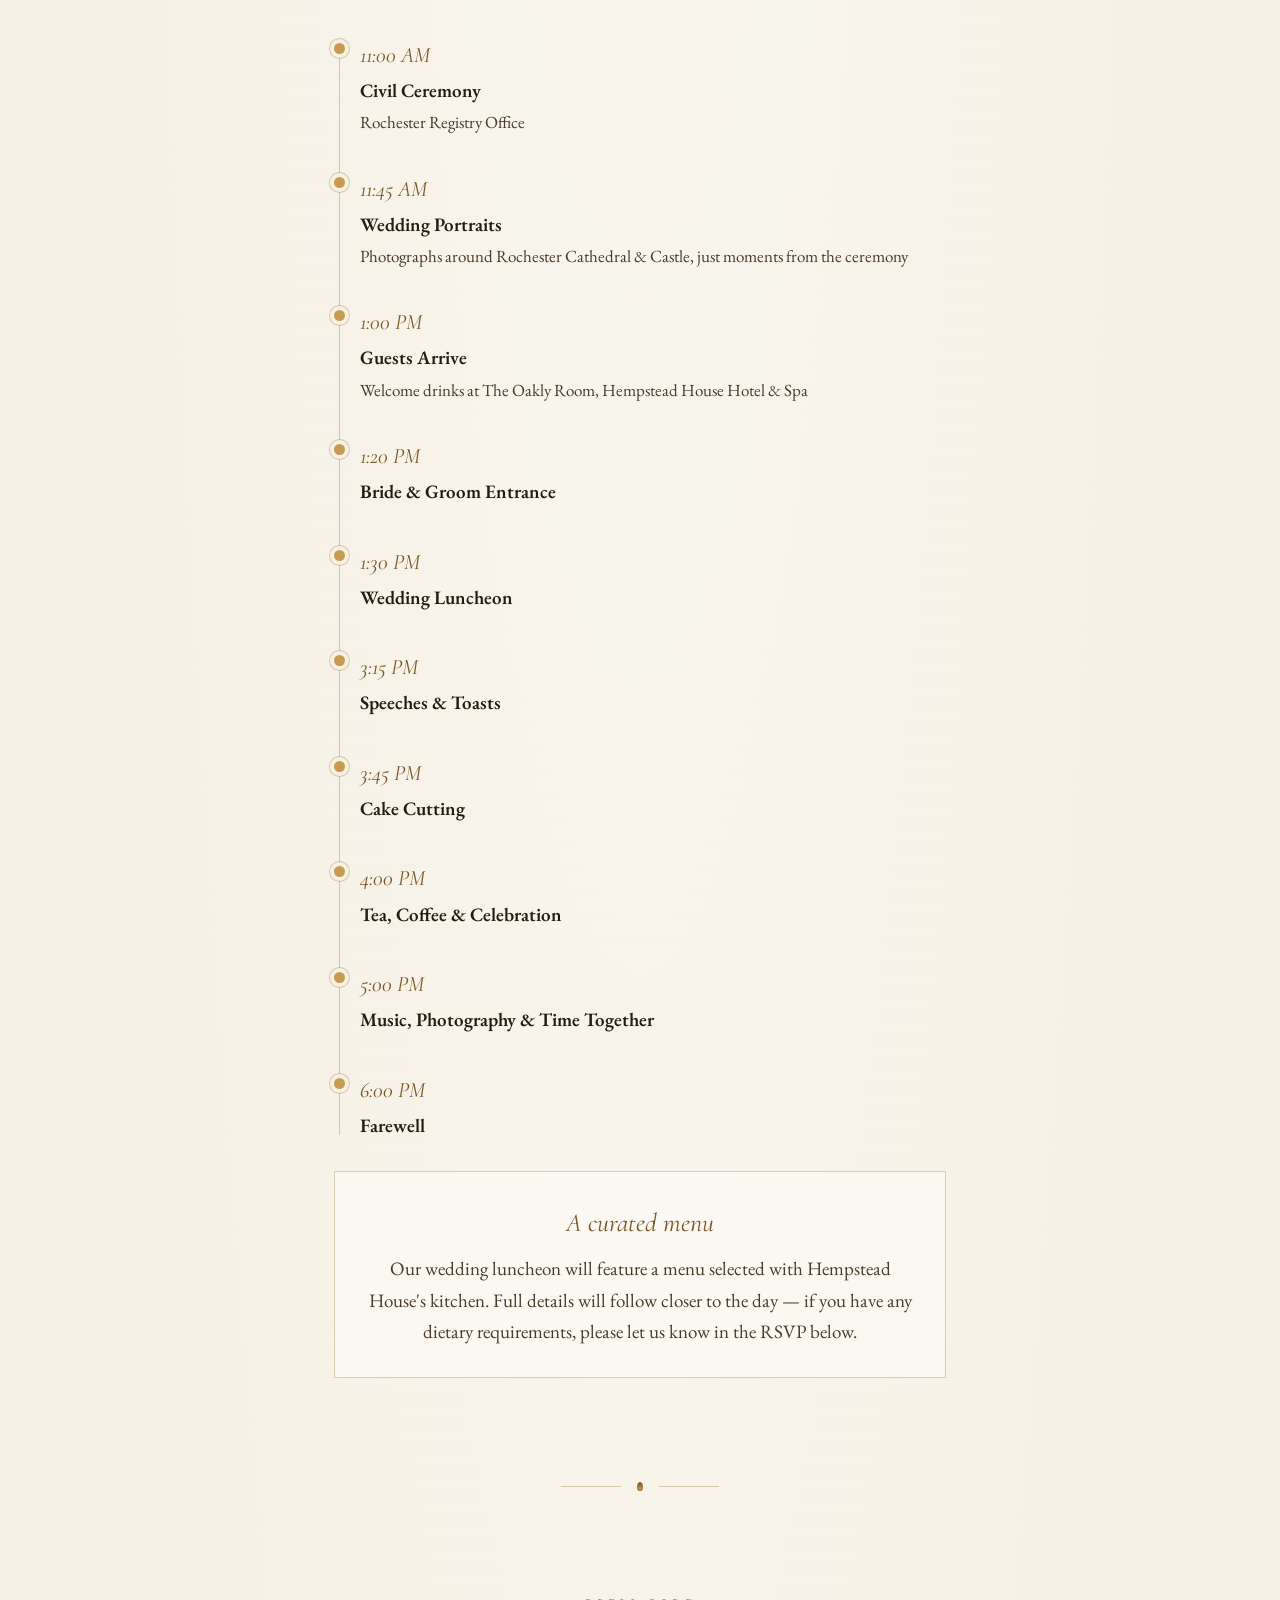
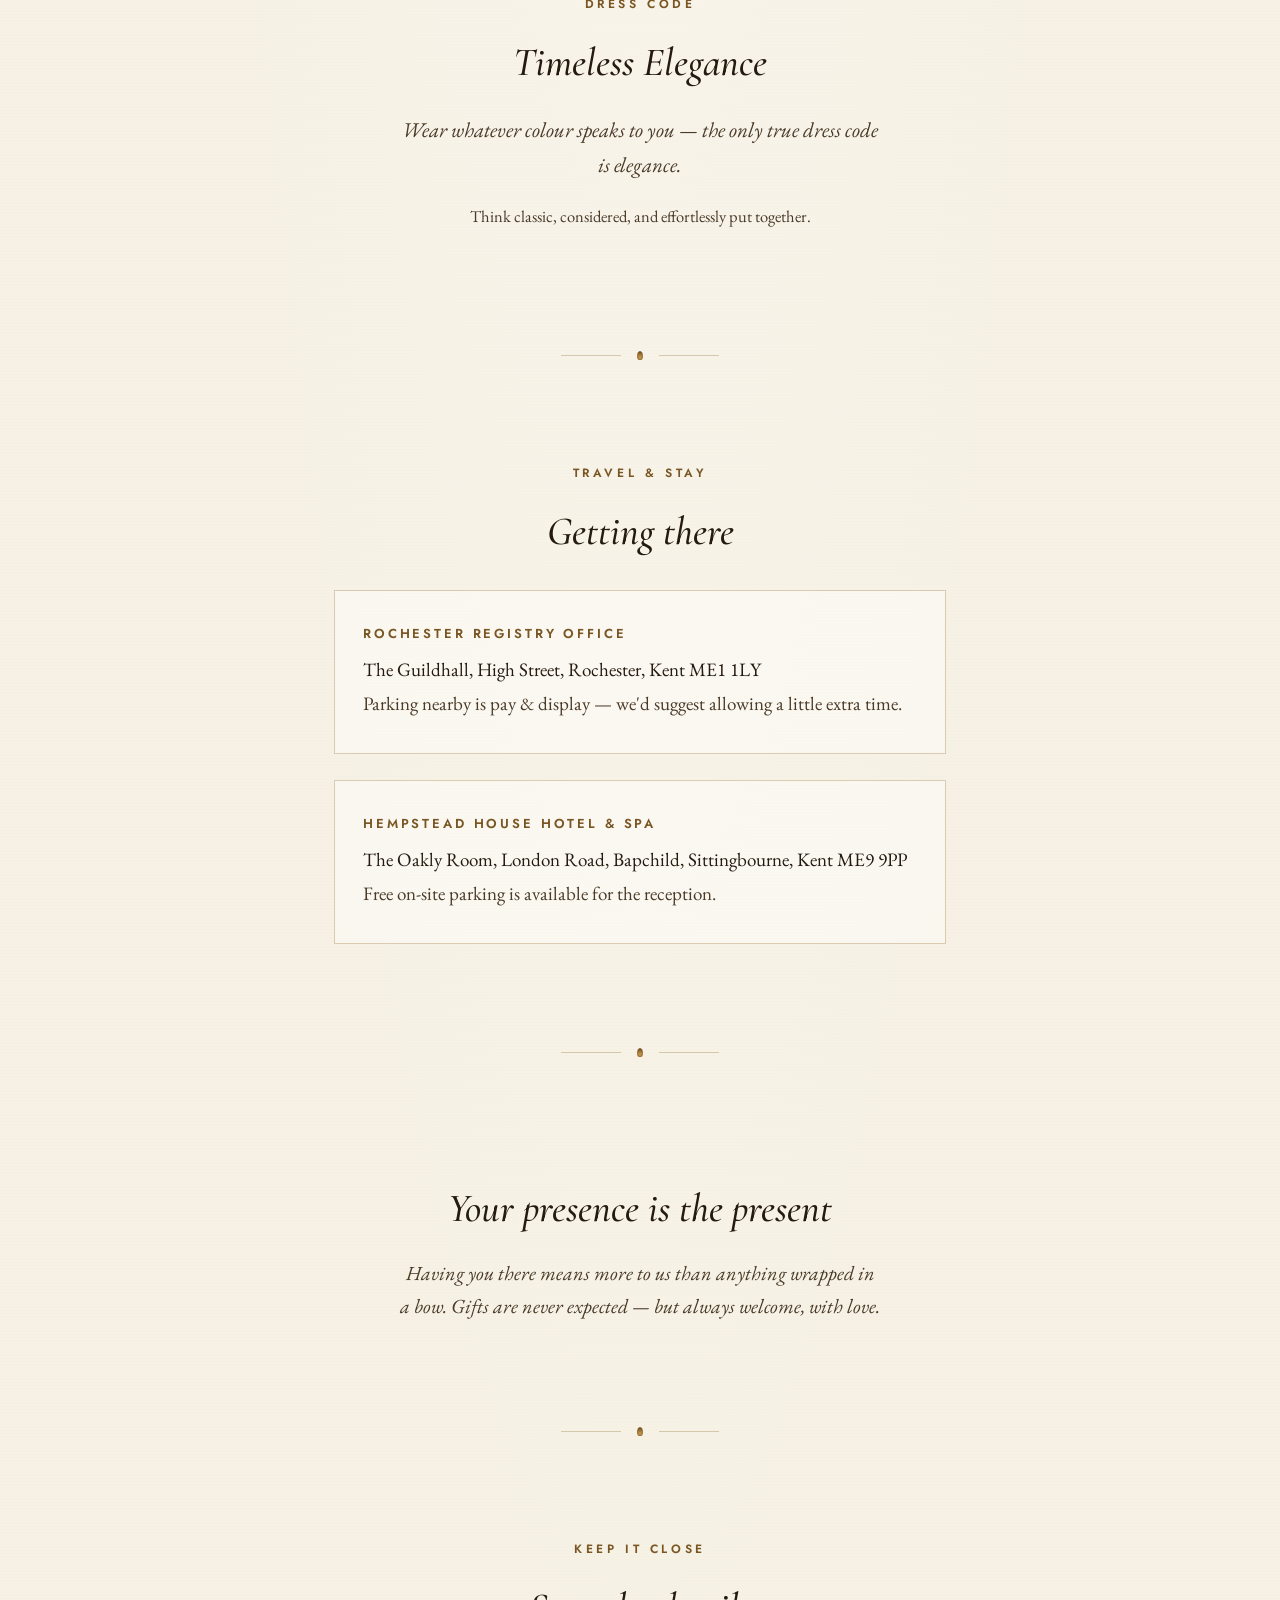
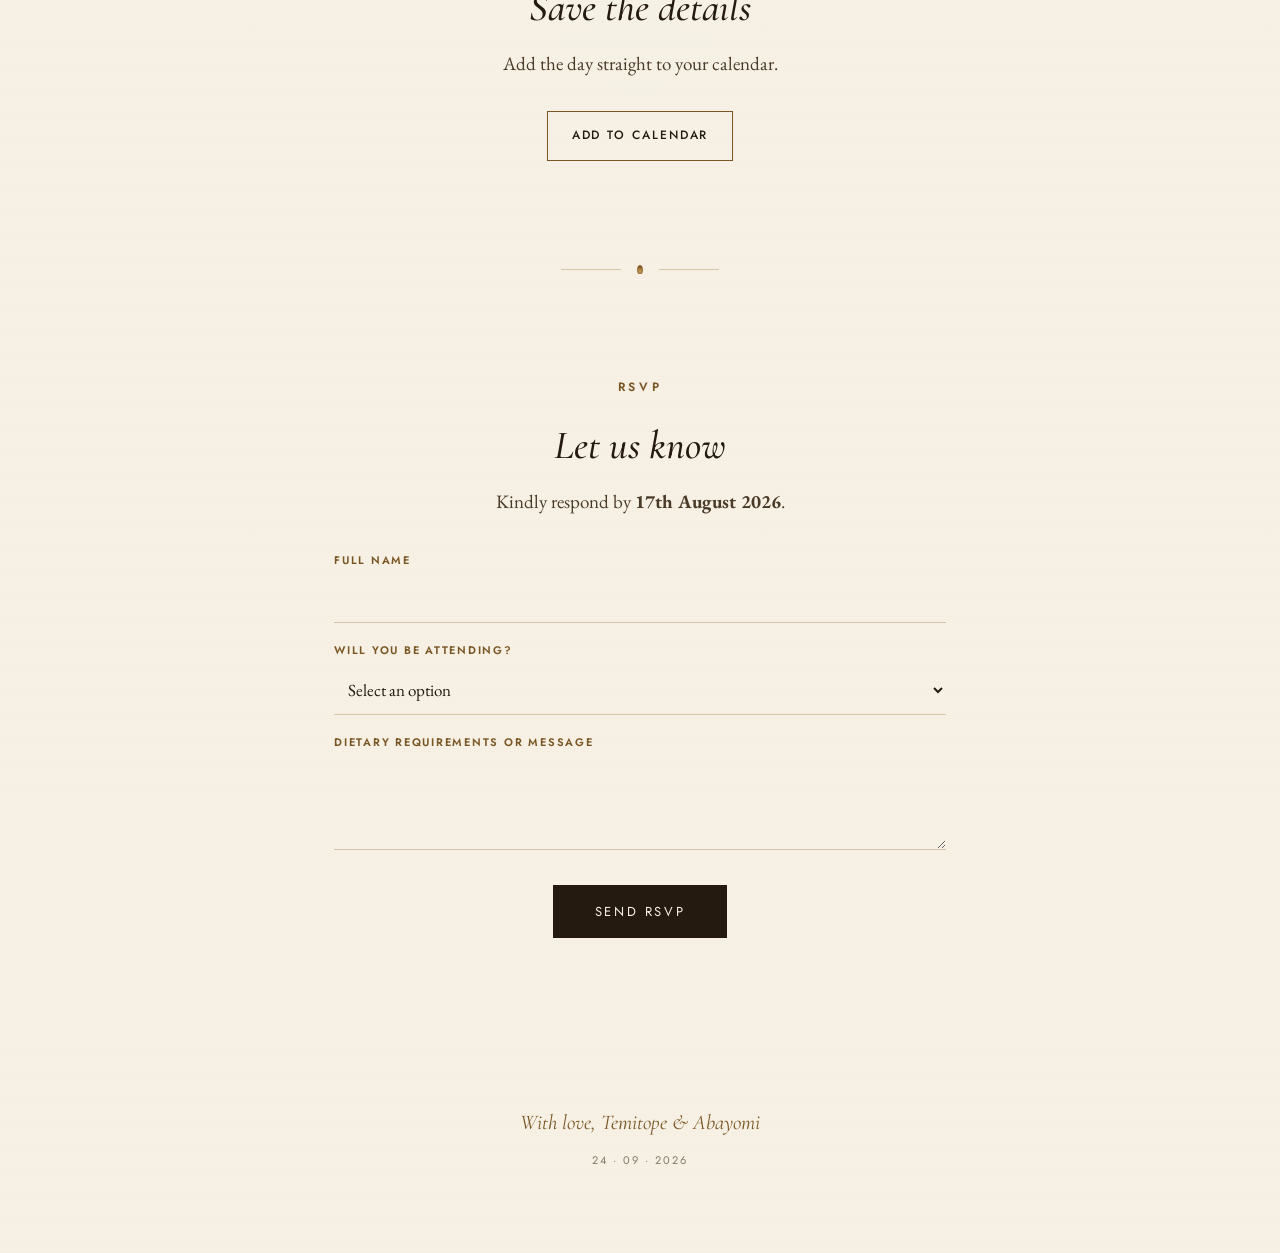
==== commit b0d800f3: "Add files via upload" ====
--- a/index.html
+++ b/index.html
@@ -11,17 +11,24 @@
 <title>Temitope & Abayomi — 24th September 2026</title>
 <meta name="description" content="Together with their families, Temitope and Abayomi invite you to celebrate their wedding — 24th September 2026, Kent, England.">
 
-<!-- Open Graph / link preview tags (WhatsApp, iMessage, etc.) -->
+<!-- Open Graph / link preview tags (WhatsApp, iMessage, Facebook, LinkedIn, X) -->
+<meta property="og:site_name" content="Temitope & Abayomi">
 <meta property="og:title" content="Temitope & Abayomi — 24th September 2026">
 <meta property="og:description" content="Together with their families, we invite you to celebrate our wedding in Kent, England.">
-<meta property="og:image" content="https://tope-yomi-2026.github.io/temitope-abayomi-wedding/og-image.jpg">
+<meta property="og:image" content="https://topeandabayomi.com/og-image.jpg">
+<meta property="og:image:width" content="1200">
+<meta property="og:image:height" content="630">
+<meta property="og:image:alt" content="Temitope and Abayomi — Thursday, 24th September 2026, Kent">
 <meta property="og:type" content="website">
-<meta property="og:url" content="https://tope-yomi-2026.github.io/temitope-abayomi-wedding/">
+<meta property="og:url" content="https://topeandabayomi.com/">
+<meta property="og:locale" content="en_GB">
 <meta name="twitter:card" content="summary_large_image">
 <meta name="twitter:title" content="Temitope & Abayomi — 24th September 2026">
 <meta name="twitter:description" content="Together with their families, we invite you to celebrate our wedding in Kent, England.">
-<meta name="twitter:image" content="https://tope-yomi-2026.github.io/temitope-abayomi-wedding/og-image.jpg">
+<meta name="twitter:image" content="https://topeandabayomi.com/og-image.jpg">
+<meta name="twitter:image:alt" content="Temitope and Abayomi — Thursday, 24th September 2026, Kent">
 <link rel="icon" href="data:image/svg+xml,%3Csvg xmlns='http://www.w3.org/2000/svg' viewBox='0 0 100 100'%3E%3Ccircle cx='50' cy='50' r='48' fill='%232a2015'/%3E%3Ctext x='50' y='65' font-size='42' font-family='Georgia,serif' font-style='italic' fill='%23c99a52' text-anchor='middle'%3ET%26A%3C/text%3E%3C/svg%3E">
+<link rel="apple-touch-icon" href="apple-touch-icon.png">
 <link rel="preconnect" href="https://fonts.googleapis.com">
 <link rel="preconnect" href="https://fonts.gstatic.com" crossorigin>
 <link href="https://fonts.googleapis.com/css2?family=Cormorant+Garamond:ital,wght@0,400;0,500;0,600;1,400;1,500;1,600&family=EB+Garamond:ital,wght@0,400;0,500;1,400&family=Jost:wght@400;500;600&display=swap" rel="stylesheet">
@@ -284,12 +291,17 @@
   <div class="date-line">Thursday, 24th September 2026</div>
   <div class="place-line">Kent, England</div>
   <p class="hero-sub">A celebration of love, family, and the beginning of forever — shared with those who matter most.</p>
+  <p class="hero-sub" id="guest-welcome" style="display:none; color:var(--gold-deep); margin-top:10px;"></p>
 
   <div id="countdown" aria-label="Countdown to the wedding">
     <div class="c-box"><div class="c-num" id="cd-days">--</div><div class="c-label">Days</div></div>
     <div class="c-box"><div class="c-num" id="cd-hours">--</div><div class="c-label">Hours</div></div>
     <div class="c-box"><div class="c-num" id="cd-mins">--</div><div class="c-label">Mins</div></div>
     <div class="c-box"><div class="c-num" id="cd-secs">--</div><div class="c-label">Secs</div></div>
+  </div>
+
+  <div id="weather-box" style="margin-top:30px; font-family:'Jost',sans-serif; font-size:13px; letter-spacing:0.08em; color:var(--espresso-soft);">
+    <span id="weather-text">Checking the Rochester forecast for our day…</span>
   </div>
 </section>
 
@@ -455,6 +467,9 @@
   if(guestName){
     const cleanName = decodeURIComponent(guestName).replace(/-/g, ' ');
     document.getElementById('seal-greeting').textContent = 'Dear ' + cleanName + ',';
+    const gw = document.getElementById('guest-welcome');
+    gw.textContent = 'Welcome, ' + cleanName + ' — we\'re delighted you\'ll be celebrating with us.';
+    gw.style.display = 'block';
     document.getElementById('seal-subline').textContent = 'you are cordially invited to our wedding';
   }
 
@@ -487,6 +502,37 @@
   }
   tick();
   setInterval(tick, 1000);
+
+  // ---- Live weather for the day (Open-Meteo, no key required) ----
+  (async function loadWeather(){
+    const box = document.getElementById('weather-text');
+    const eventDateStr = '2026-09-24';
+    const codeMap = {
+      0:'clear skies ☀️', 1:'mostly clear 🌤️', 2:'partly cloudy ⛅', 3:'cloudy ☁️',
+      45:'a little misty 🌫️', 48:'a little misty 🌫️',
+      51:'light drizzle 🌦️', 53:'light drizzle 🌦️', 55:'drizzle 🌦️',
+      61:'light rain 🌧️', 63:'rain 🌧️', 65:'heavy rain 🌧️',
+      71:'light snow 🌨️', 73:'snow 🌨️', 75:'heavy snow 🌨️',
+      80:'passing showers 🌦️', 81:'showers 🌦️', 82:'heavy showers 🌧️',
+      95:'thunderstorms ⛈️'
+    };
+    try{
+      const resp = await fetch('https://api.open-meteo.com/v1/forecast?latitude=51.3881&longitude=0.5051&daily=weathercode,temperature_2m_max,temperature_2m_min&timezone=Europe/London');
+      const data = await resp.json();
+      const idx = data.daily.time.indexOf(eventDateStr);
+      if(idx > -1){
+        const code = data.daily.weathercode[idx];
+        const hi = Math.round(data.daily.temperature_2m_max[idx]);
+        const lo = Math.round(data.daily.temperature_2m_min[idx]);
+        const desc = codeMap[code] || 'a lovely day in the making';
+        box.textContent = 'Rochester, 24 Sept — ' + desc + ', ' + lo + '°–' + hi + '°C. We can\'t wait to welcome you.';
+      } else {
+        box.textContent = 'The forecast for Rochester will appear here closer to the day. We can\'t wait to welcome you.';
+      }
+    } catch(e){
+      box.textContent = 'We can\'t wait to welcome you in Rochester this September.';
+    }
+  })();
 
   document.getElementById('calendar-link').addEventListener('click', function(e){
     e.preventDefault();
@@ -514,5 +560,23 @@
   document.querySelectorAll('.reveal').forEach(el=> io.observe(el));
 </script>
 
+<!-- Ambient music — upload "wedding-music.mp3" to the same folder as index.html and it will just work -->
+<audio id="bg-music" loop preload="none">
+  <source src="wedding-music.mp3" type="audio/mpeg">
+</audio>
+<button id="music-toggle" aria-label="Toggle background music"
+  style="position:fixed; bottom:22px; right:22px; z-index:50; width:48px; height:48px; border-radius:50%;
+  background:rgba(36,26,16,0.85); border:1px solid #c99a52; color:#c99a52; font-size:18px; cursor:pointer;">🎵</button>
+<script>
+  const musicBtn = document.getElementById('music-toggle');
+  const bgMusic = document.getElementById('bg-music');
+  let playing = false;
+  musicBtn.addEventListener('click', function(){
+    if(playing){ bgMusic.pause(); musicBtn.textContent = '🎵'; }
+    else{ bgMusic.play().catch(()=>{}); musicBtn.textContent = '⏸'; }
+    playing = !playing;
+  });
+</script>
+
 </body>
 </html>
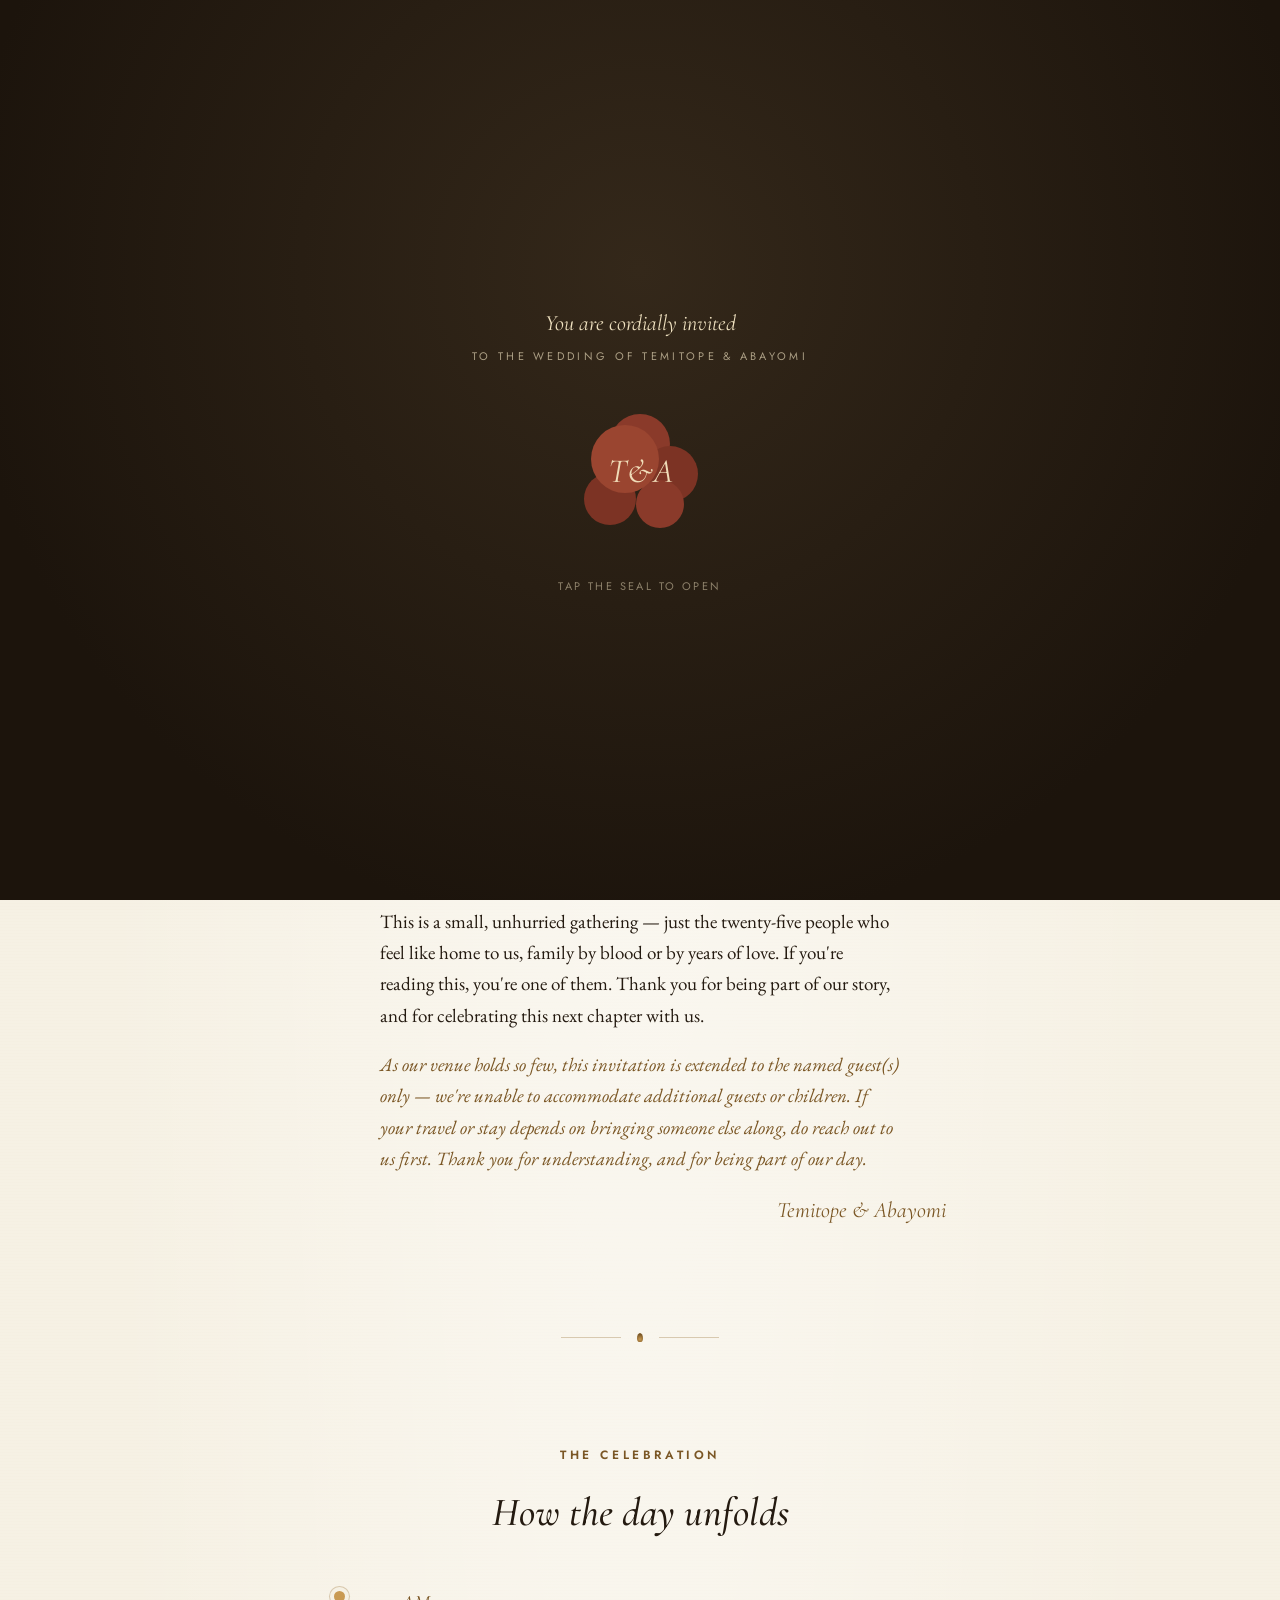
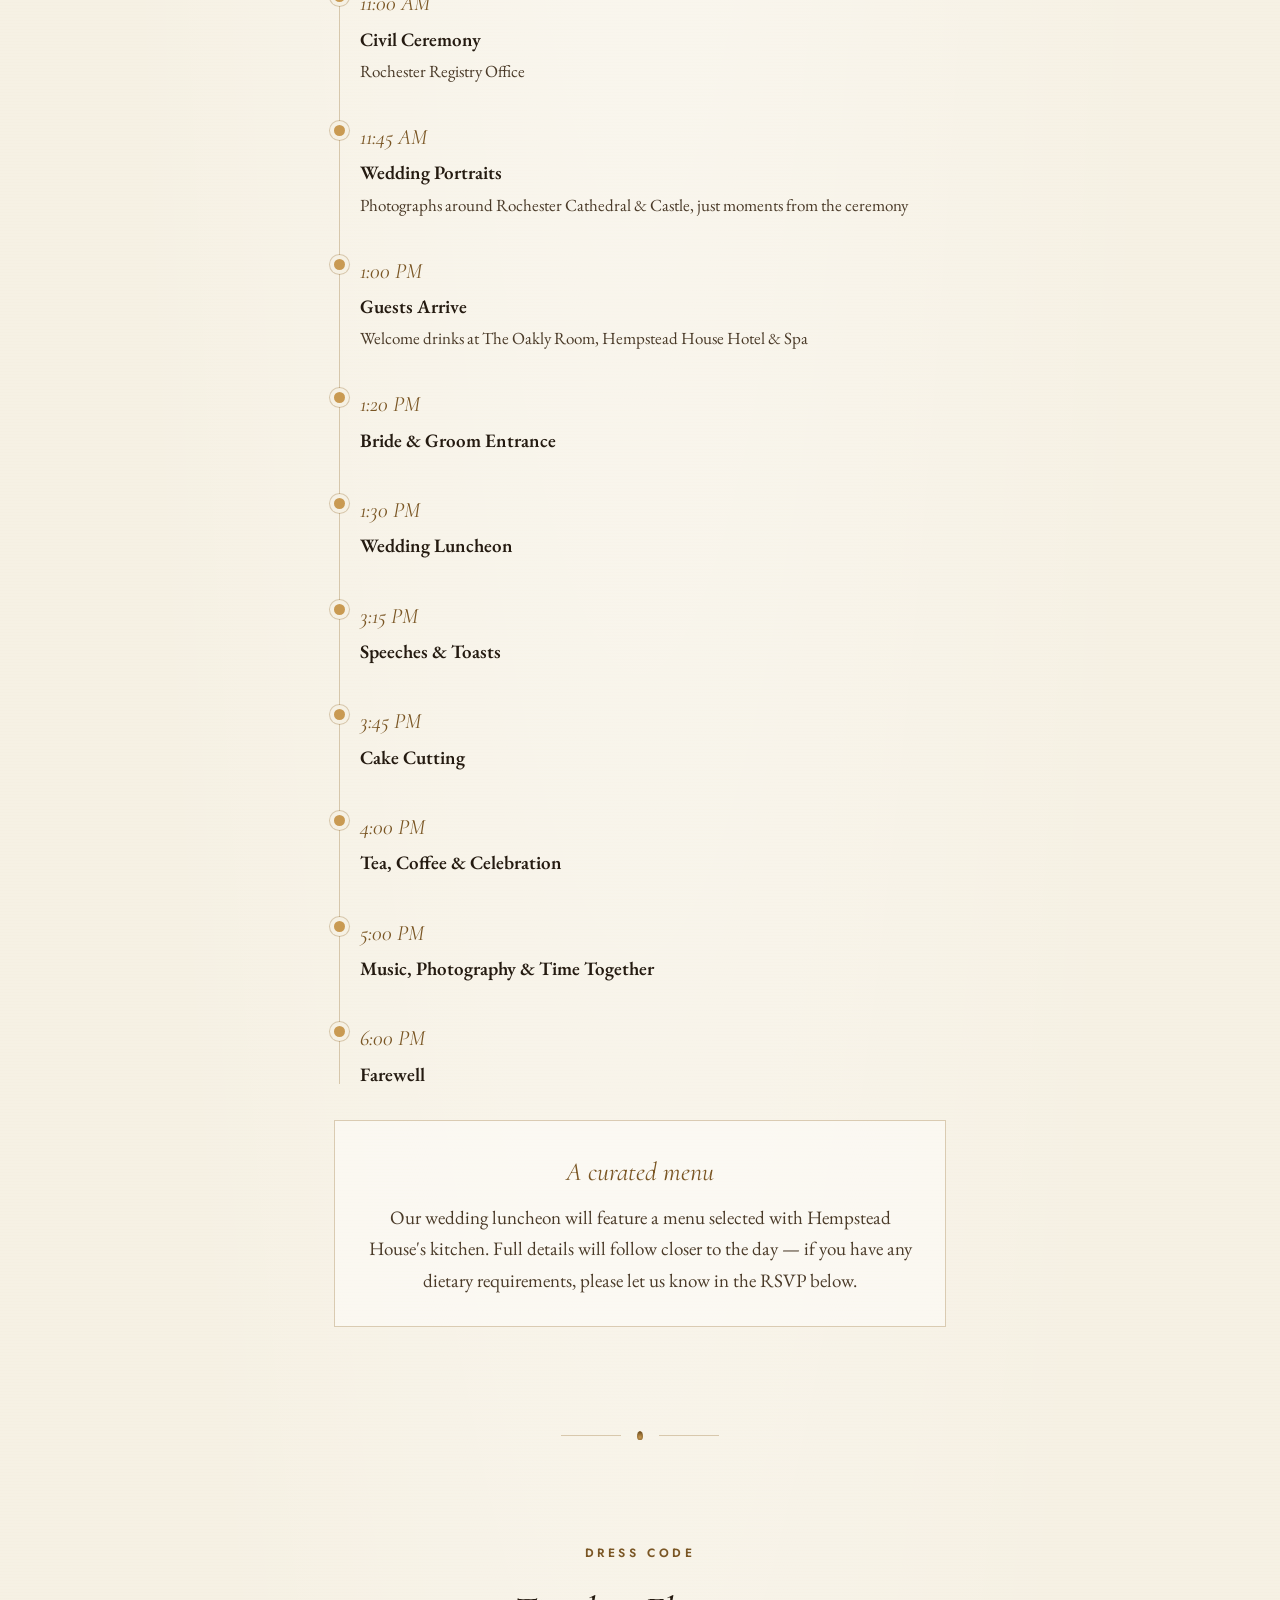
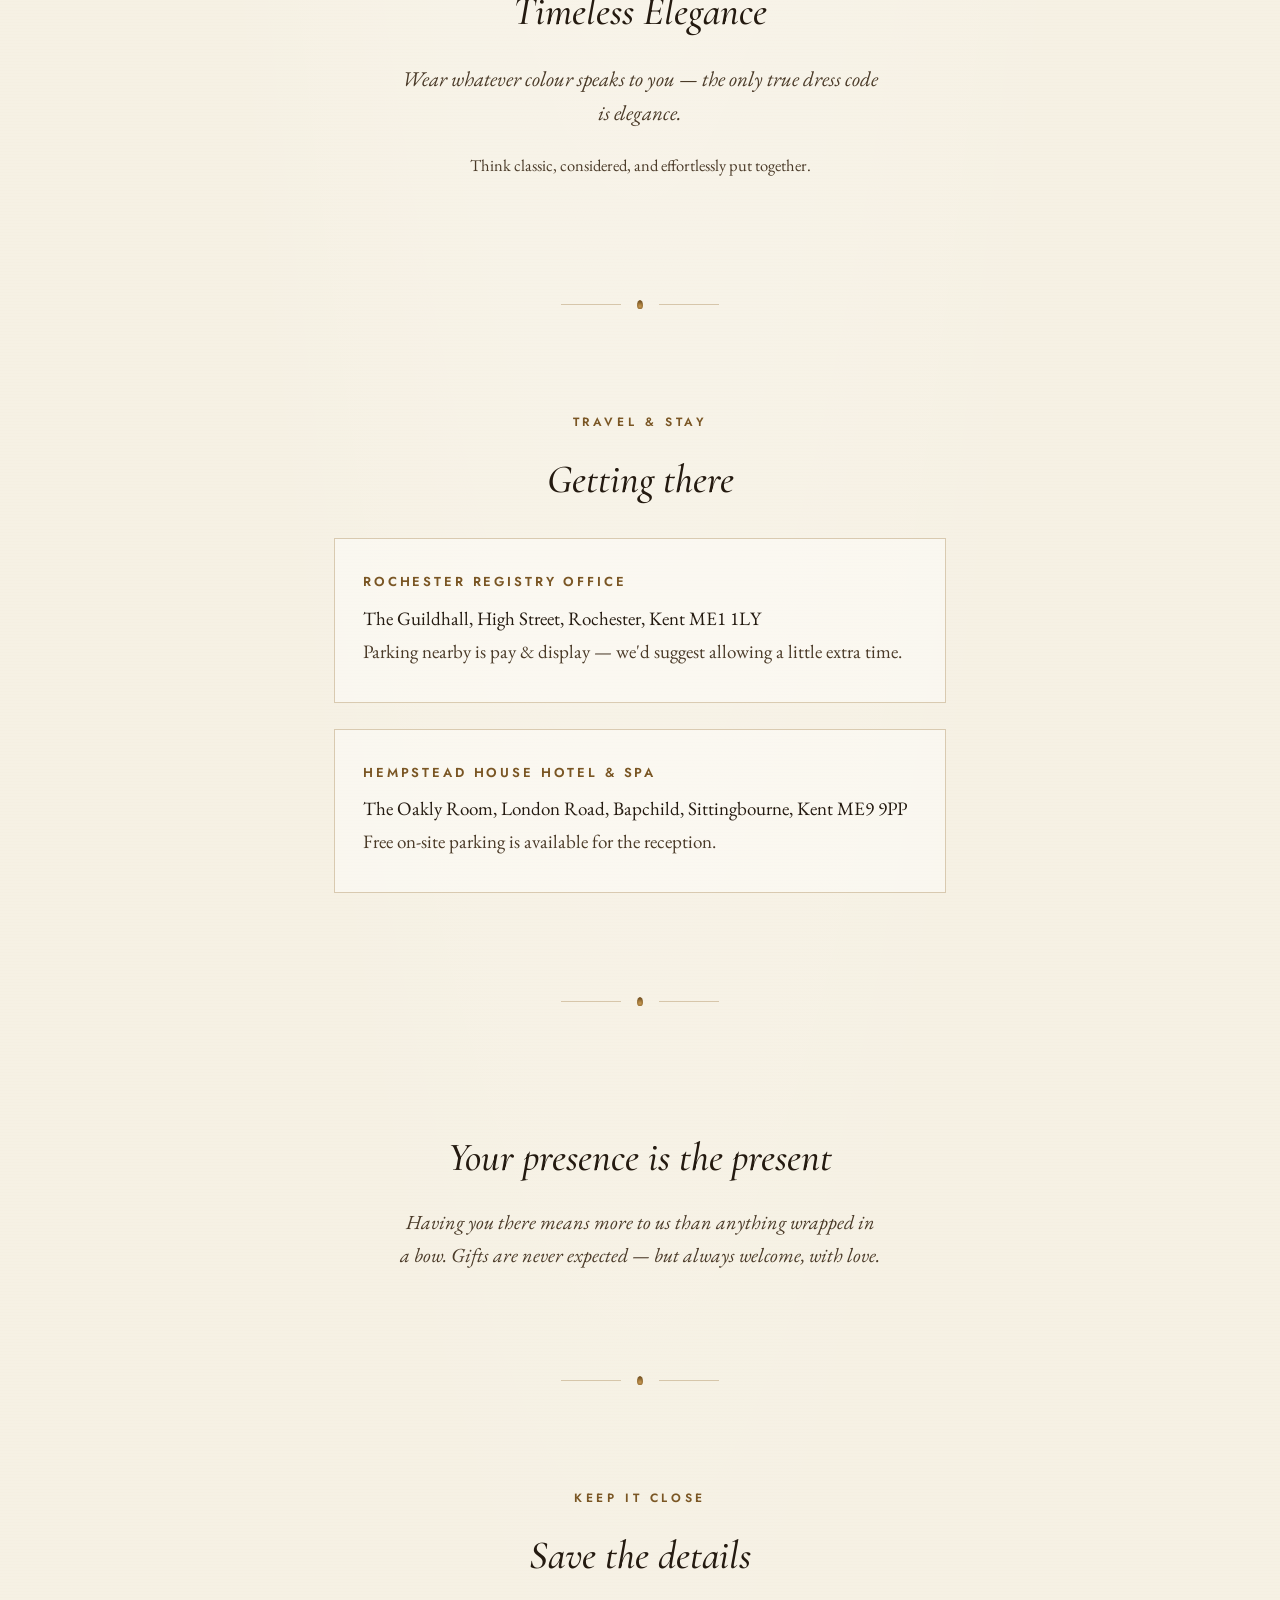
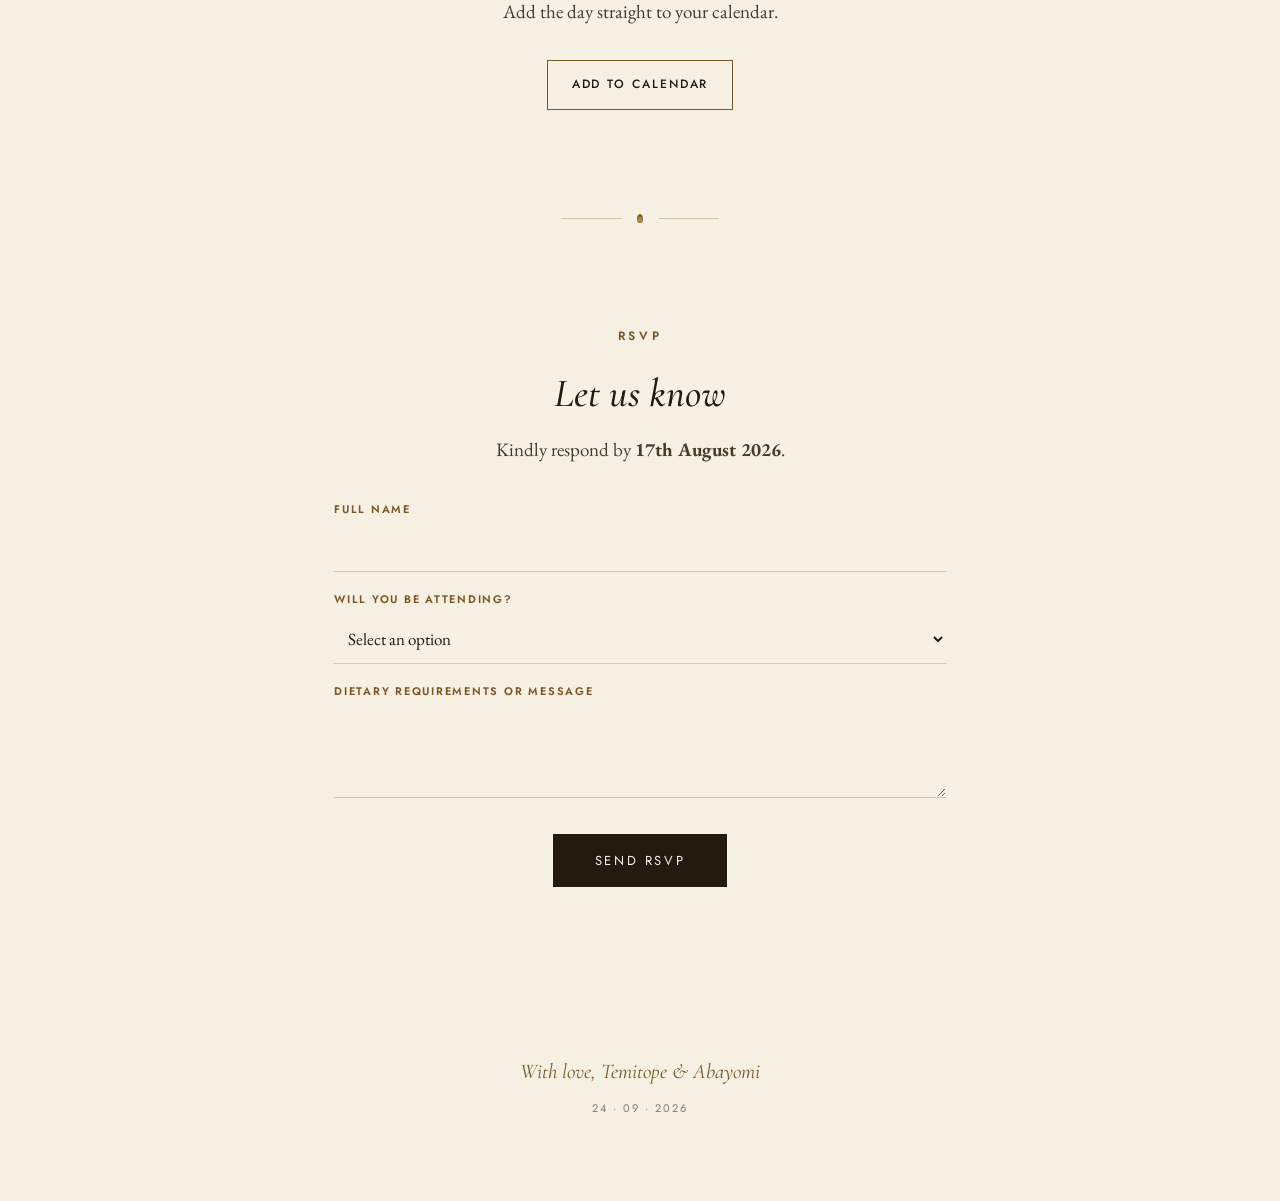
==== commit dcaa84ae: "Add files via upload" ====
--- a/index.html
+++ b/index.html
@@ -299,10 +299,6 @@
     <div class="c-box"><div class="c-num" id="cd-mins">--</div><div class="c-label">Mins</div></div>
     <div class="c-box"><div class="c-num" id="cd-secs">--</div><div class="c-label">Secs</div></div>
   </div>
-
-  <div id="weather-box" style="margin-top:30px; font-family:'Jost',sans-serif; font-size:13px; letter-spacing:0.08em; color:var(--espresso-soft);">
-    <span id="weather-text">Checking the Rochester forecast for our day…</span>
-  </div>
 </section>
 
 <div class="divider"><span class="rule"></span><span class="flame"></span><span class="rule"></span></div>
@@ -502,37 +498,6 @@
   }
   tick();
   setInterval(tick, 1000);
-
-  // ---- Live weather for the day (Open-Meteo, no key required) ----
-  (async function loadWeather(){
-    const box = document.getElementById('weather-text');
-    const eventDateStr = '2026-09-24';
-    const codeMap = {
-      0:'clear skies ☀️', 1:'mostly clear 🌤️', 2:'partly cloudy ⛅', 3:'cloudy ☁️',
-      45:'a little misty 🌫️', 48:'a little misty 🌫️',
-      51:'light drizzle 🌦️', 53:'light drizzle 🌦️', 55:'drizzle 🌦️',
-      61:'light rain 🌧️', 63:'rain 🌧️', 65:'heavy rain 🌧️',
-      71:'light snow 🌨️', 73:'snow 🌨️', 75:'heavy snow 🌨️',
-      80:'passing showers 🌦️', 81:'showers 🌦️', 82:'heavy showers 🌧️',
-      95:'thunderstorms ⛈️'
-    };
-    try{
-      const resp = await fetch('https://api.open-meteo.com/v1/forecast?latitude=51.3881&longitude=0.5051&daily=weathercode,temperature_2m_max,temperature_2m_min&timezone=Europe/London');
-      const data = await resp.json();
-      const idx = data.daily.time.indexOf(eventDateStr);
-      if(idx > -1){
-        const code = data.daily.weathercode[idx];
-        const hi = Math.round(data.daily.temperature_2m_max[idx]);
-        const lo = Math.round(data.daily.temperature_2m_min[idx]);
-        const desc = codeMap[code] || 'a lovely day in the making';
-        box.textContent = 'Rochester, 24 Sept — ' + desc + ', ' + lo + '°–' + hi + '°C. We can\'t wait to welcome you.';
-      } else {
-        box.textContent = 'The forecast for Rochester will appear here closer to the day. We can\'t wait to welcome you.';
-      }
-    } catch(e){
-      box.textContent = 'We can\'t wait to welcome you in Rochester this September.';
-    }
-  })();
 
   document.getElementById('calendar-link').addEventListener('click', function(e){
     e.preventDefault();
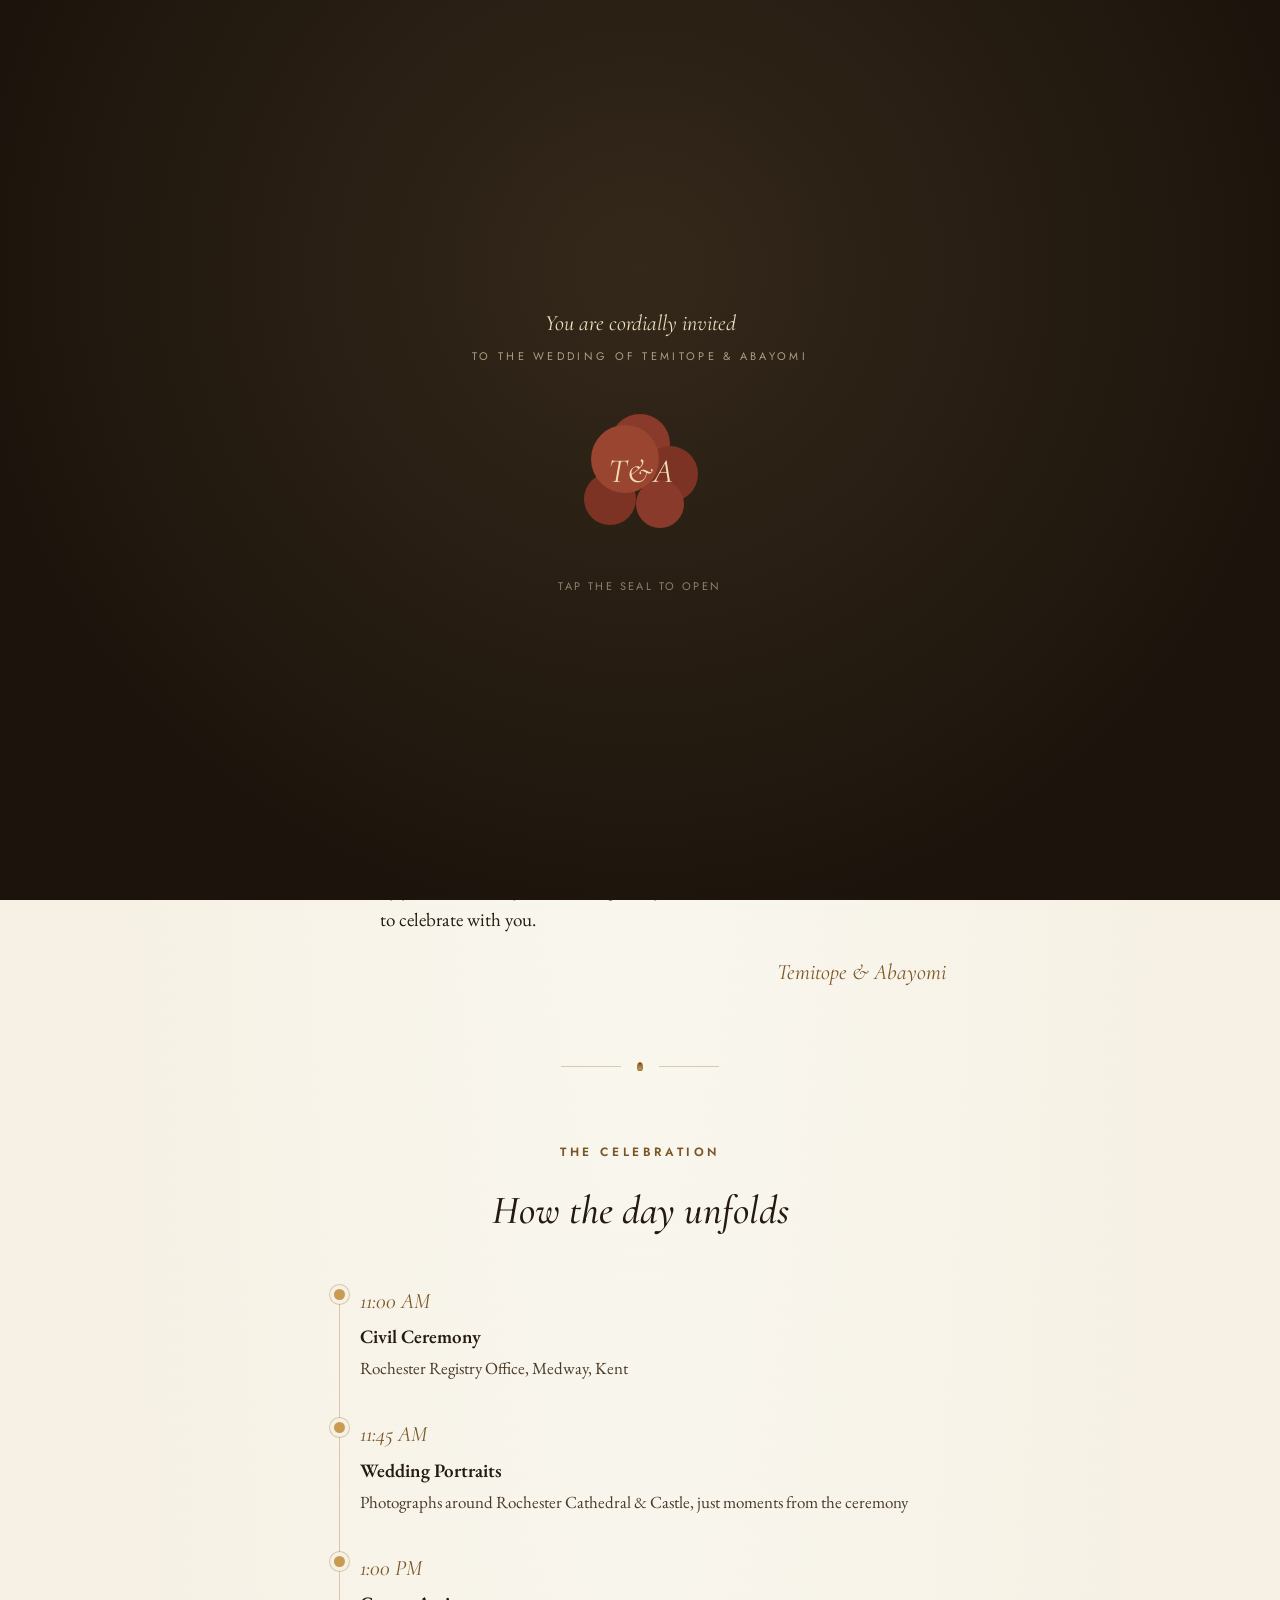
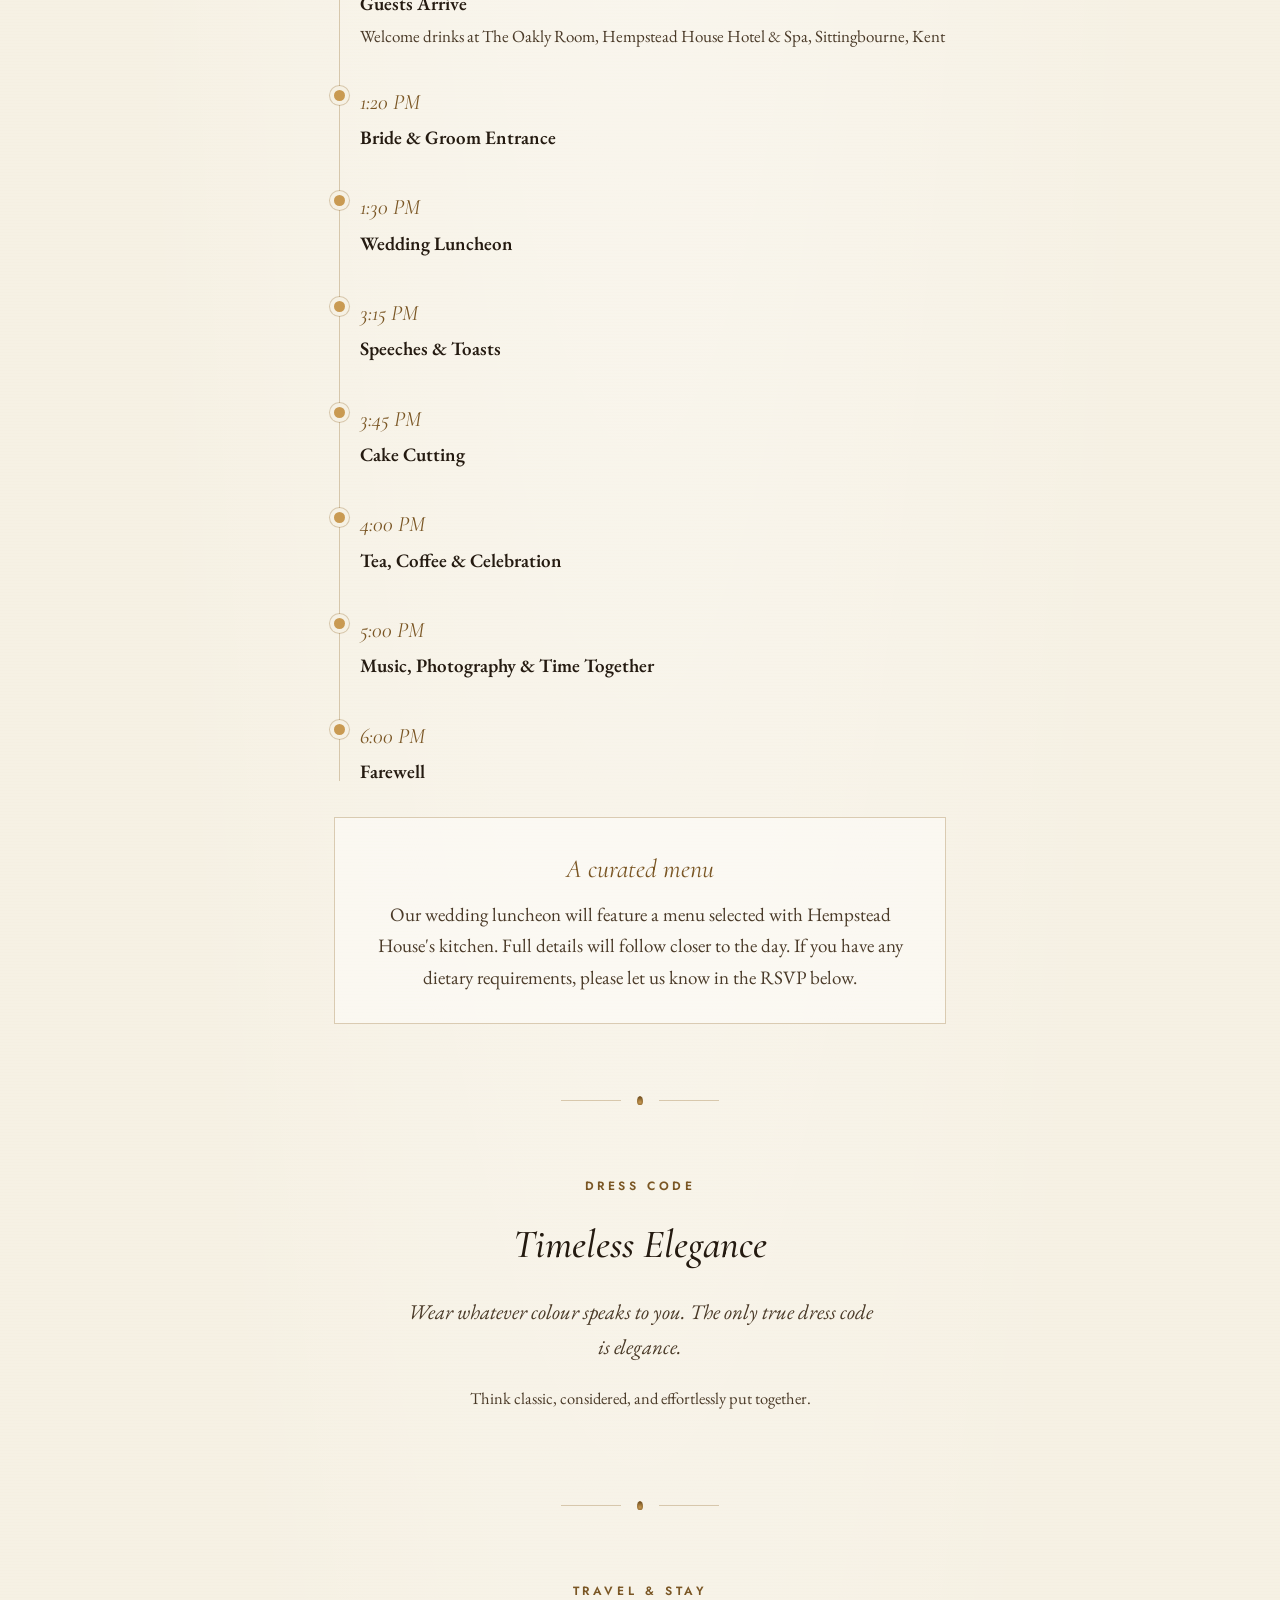
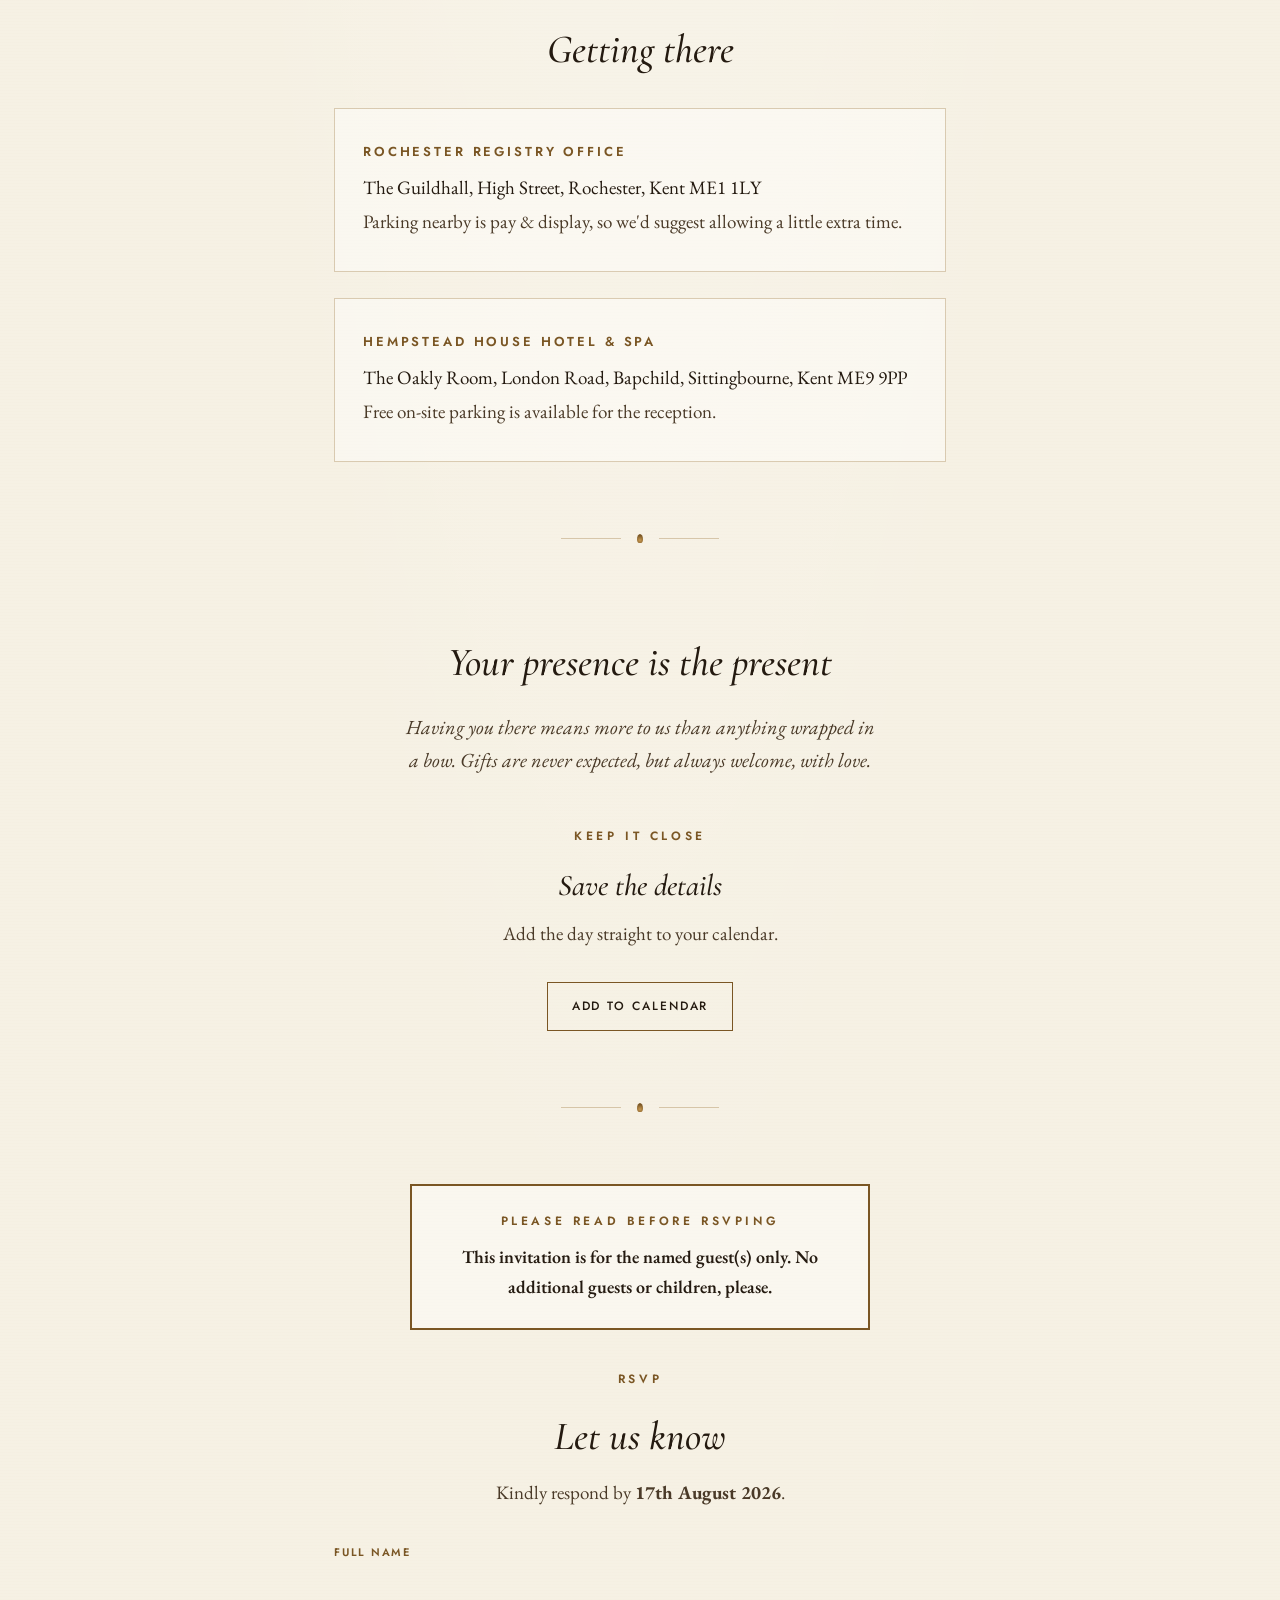
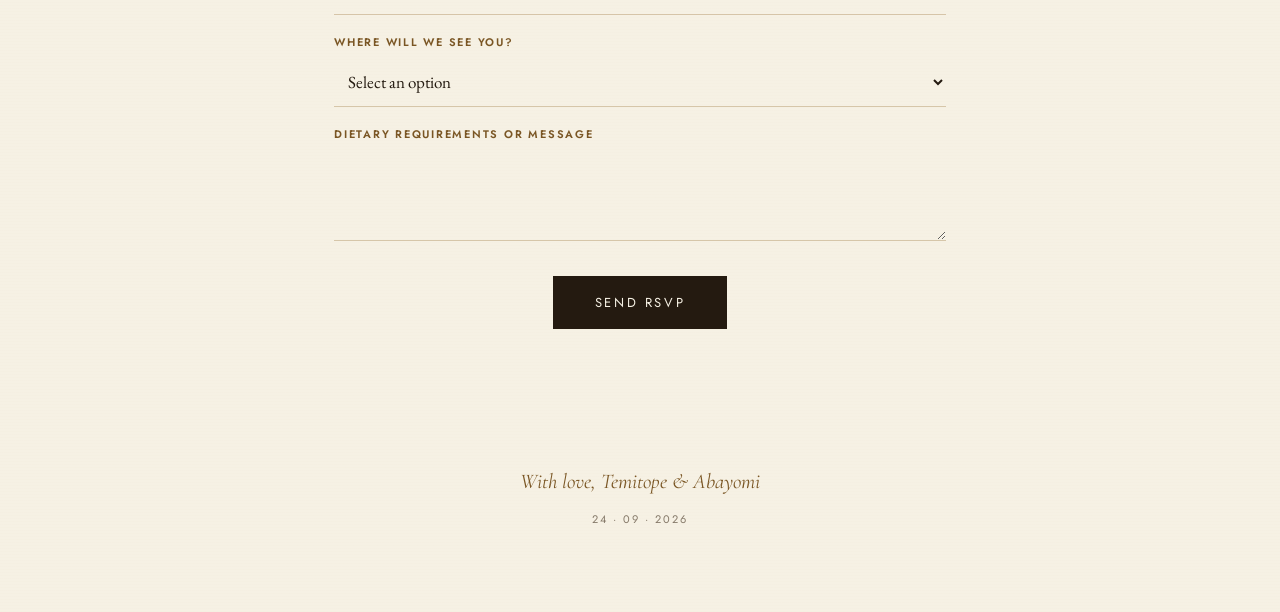
==== commit cef3ec4b: "Add files via upload" ====
--- a/index.html
+++ b/index.html
@@ -8,25 +8,25 @@
 <meta name="theme-color" content="#f6f1e4">
 <meta name="apple-mobile-web-app-capable" content="yes">
 <meta name="apple-mobile-web-app-status-bar-style" content="default">
-<title>Temitope & Abayomi — 24th September 2026</title>
-<meta name="description" content="Together with their families, Temitope and Abayomi invite you to celebrate their wedding — 24th September 2026, Kent, England.">
+<title>Temitope & Abayomi, 24th September 2026</title>
+<meta name="description" content="Together with their families, Temitope and Abayomi invite you to celebrate their wedding on 24th September 2026, Kent, England.">
 
 <!-- Open Graph / link preview tags (WhatsApp, iMessage, Facebook, LinkedIn, X) -->
 <meta property="og:site_name" content="Temitope & Abayomi">
-<meta property="og:title" content="Temitope & Abayomi — 24th September 2026">
+<meta property="og:title" content="Temitope & Abayomi, 24th September 2026">
 <meta property="og:description" content="Together with their families, we invite you to celebrate our wedding in Kent, England.">
 <meta property="og:image" content="https://topeandabayomi.com/og-image.jpg">
 <meta property="og:image:width" content="1200">
 <meta property="og:image:height" content="630">
-<meta property="og:image:alt" content="Temitope and Abayomi — Thursday, 24th September 2026, Kent">
+<meta property="og:image:alt" content="Temitope and Abayomi, Thursday, 24th September 2026, Kent">
 <meta property="og:type" content="website">
 <meta property="og:url" content="https://topeandabayomi.com/">
 <meta property="og:locale" content="en_GB">
 <meta name="twitter:card" content="summary_large_image">
-<meta name="twitter:title" content="Temitope & Abayomi — 24th September 2026">
+<meta name="twitter:title" content="Temitope & Abayomi, 24th September 2026">
 <meta name="twitter:description" content="Together with their families, we invite you to celebrate our wedding in Kent, England.">
 <meta name="twitter:image" content="https://topeandabayomi.com/og-image.jpg">
-<meta name="twitter:image:alt" content="Temitope and Abayomi — Thursday, 24th September 2026, Kent">
+<meta name="twitter:image:alt" content="Temitope and Abayomi, Thursday, 24th September 2026, Kent">
 <link rel="icon" href="data:image/svg+xml,%3Csvg xmlns='http://www.w3.org/2000/svg' viewBox='0 0 100 100'%3E%3Ccircle cx='50' cy='50' r='48' fill='%232a2015'/%3E%3Ctext x='50' y='65' font-size='42' font-family='Georgia,serif' font-style='italic' fill='%23c99a52' text-anchor='middle'%3ET%26A%3C/text%3E%3C/svg%3E">
 <link rel="apple-touch-icon" href="apple-touch-icon.png">
 <link rel="preconnect" href="https://fonts.googleapis.com">
@@ -152,7 +152,7 @@
   }
 
   /* ================= LAYOUT ================= */
-  section{ padding:104px 24px; max-width:660px; margin:0 auto; text-align:center; }
+  section{ padding:72px 24px; max-width:660px; margin:0 auto; text-align:center; }
   .crest{
     width:60px; height:60px; margin:0 auto 20px; border:1px solid var(--gold);
     border-radius:50%; display:flex; align-items:center; justify-content:center;
@@ -289,8 +289,8 @@
   <div class="eyebrow">Together with their families</div>
   <h1 class="display">Temitope<span class="amp">&amp;</span>Abayomi</h1>
   <div class="date-line">Thursday, 24th September 2026</div>
-  <div class="place-line">Kent, England</div>
-  <p class="hero-sub">A celebration of love, family, and the beginning of forever — shared with those who matter most.</p>
+  <div class="place-line">Rochester &amp; Sittingbourne, Kent</div>
+  <p class="hero-sub">A celebration of love, family, and the beginning of forever, shared with those who matter most.</p>
   <p class="hero-sub" id="guest-welcome" style="display:none; color:var(--gold-deep); margin-top:10px;"></p>
 
   <div id="countdown" aria-label="Countdown to the wedding">
@@ -307,8 +307,7 @@
   <div class="eyebrow">Welcome</div>
   <h2 class="section-title display">A note from us</h2>
   <div class="note-body">
-    <p>This is a small, unhurried gathering — just the twenty-five people who feel like home to us, family by blood or by years of love. If you're reading this, you're one of them. Thank you for being part of our story, and for celebrating this next chapter with us.</p>
-    <p style="font-style:italic; color:var(--gold-deep);">As our venue holds so few, this invitation is extended to the named guest(s) only — we're unable to accommodate additional guests or children. If your travel or stay depends on bringing someone else along, do reach out to us first. Thank you for understanding, and for being part of our day.</p>
+    <p>Just twenty of the people who feel like home to us, family by blood or by years of love. If you're reading this, you're one of them. We can't wait to celebrate with you.</p>
   </div>
   <div class="note-sign">Temitope &amp; Abayomi</div>
 </section>
@@ -323,7 +322,7 @@
     <div class="t-item">
       <span class="t-time">11:00 AM</span>
       <div class="t-title">Civil Ceremony</div>
-      <p class="t-desc">Rochester Registry Office</p>
+      <p class="t-desc">Rochester Registry Office, Medway, Kent</p>
     </div>
     <div class="t-item">
       <span class="t-time">11:45 AM</span>
@@ -333,7 +332,7 @@
     <div class="t-item">
       <span class="t-time">1:00 PM</span>
       <div class="t-title">Guests Arrive</div>
-      <p class="t-desc">Welcome drinks at The Oakly Room, Hempstead House Hotel &amp; Spa</p>
+      <p class="t-desc">Welcome drinks at The Oakly Room, Hempstead House Hotel &amp; Spa, Sittingbourne, Kent</p>
     </div>
     <div class="t-item">
       <span class="t-time">1:20 PM</span>
@@ -374,7 +373,7 @@
 
   <div class="menu-teaser">
     <div class="fork">A curated menu</div>
-    <p style="margin:0; color:var(--espresso-soft);">Our wedding luncheon will feature a menu selected with Hempstead House's kitchen. Full details will follow closer to the day — if you have any dietary requirements, please let us know in the RSVP below.</p>
+    <p style="margin:0; color:var(--espresso-soft);">Our wedding luncheon will feature a menu selected with Hempstead House's kitchen. Full details will follow closer to the day. If you have any dietary requirements, please let us know in the RSVP below.</p>
   </div>
 </section>
 
@@ -383,7 +382,7 @@
 <section id="dress" class="reveal">
   <div class="eyebrow">Dress Code</div>
   <h2 class="section-title display">Timeless Elegance</h2>
-  <p class="dress-note">Wear whatever colour speaks to you — the only true dress code is elegance.</p>
+  <p class="dress-note">Wear whatever colour speaks to you. The only true dress code is elegance.</p>
   <p class="dress-sub">Think classic, considered, and effortlessly put together.</p>
 </section>
 
@@ -396,7 +395,7 @@
   <div class="detail-card">
     <h3>Rochester Registry Office</h3>
     <p>The Guildhall, High Street, Rochester, Kent ME1 1LY</p>
-    <p style="color:var(--espresso-soft);">Parking nearby is pay &amp; display — we'd suggest allowing a little extra time.</p>
+    <p style="color:var(--espresso-soft);">Parking nearby is pay &amp; display, so we'd suggest allowing a little extra time.</p>
   </div>
 
   <div class="detail-card">
@@ -410,23 +409,25 @@
 
 <section id="gift" class="reveal">
   <h2 class="section-title display">Your presence is the present</h2>
-  <p class="lede" style="font-style:italic; font-size:20px; margin-top:16px;">Having you there means more to us than anything wrapped in a bow. Gifts are never expected — but always welcome, with love.</p>
+  <p class="lede" style="font-style:italic; font-size:20px; margin-top:16px;">Having you there means more to us than anything wrapped in a bow. Gifts are never expected, but always welcome, with love.</p>
+
+  <div style="margin-top:50px;">
+    <div class="eyebrow">Keep It Close</div>
+    <h2 class="section-title display" style="font-size:30px;">Save the details</h2>
+    <p class="lede">Add the day straight to your calendar.</p>
+    <div class="wallet-row">
+      <a class="pill-btn" id="calendar-link" href="#">Add to Calendar</a>
+    </div>
+  </div>
 </section>
 
 <div class="divider"><span class="rule"></span><span class="flame"></span><span class="rule"></span></div>
 
-<section id="save" class="reveal">
-  <div class="eyebrow">Keep It Close</div>
-  <h2 class="section-title display">Save the details</h2>
-  <p class="lede">Add the day straight to your calendar.</p>
-  <div class="wallet-row">
-    <a class="pill-btn" id="calendar-link" href="#">Add to Calendar</a>
-  </div>
-</section>
-
-<div class="divider"><span class="rule"></span><span class="flame"></span><span class="rule"></span></div>
-
 <section id="rsvp" class="reveal">
+  <div style="border:2px solid var(--gold-deep); background:var(--card-bg); padding:26px 24px; max-width:460px; margin:0 auto 40px; text-align:center;">
+    <div class="eyebrow" style="margin-bottom:10px;">Please Read Before RSVPing</div>
+    <p style="margin:0; font-weight:600; font-size:18px; color:var(--espresso);">This invitation is for the named guest(s) only. No additional guests or children, please.</p>
+  </div>
   <div class="eyebrow">RSVP</div>
   <h2 class="section-title display">Let us know</h2>
   <p class="lede">Kindly respond by <strong>17th August 2026</strong>.</p>
@@ -437,19 +438,27 @@
       <input type="text" id="name" name="name" required>
     </div>
     <div>
-      <label for="attending">Will you be attending?</label>
+      <label for="attending">Where will we see you?</label>
       <select id="attending" name="attending" required>
         <option value="">Select an option</option>
-        <option value="yes">Joyfully accepts</option>
-        <option value="no">Regretfully declines</option>
+        <option value="Ceremony and Reception">Joyfully accepts, Ceremony and Reception</option>
+        <option value="Ceremony only">Ceremony only, Rochester Registry Office</option>
+        <option value="Reception only">Reception only, The Oakly Room, Hempstead House, Sittingbourne</option>
+        <option value="Declines">Regretfully declines</option>
       </select>
     </div>
     <div>
       <label for="notes">Dietary requirements or message</label>
       <textarea id="notes" name="notes" rows="3"></textarea>
     </div>
-    <button type="submit" class="rsvp-submit">Send RSVP</button>
+    <button type="submit" class="rsvp-submit" id="rsvp-submit-btn">Send RSVP</button>
+    <p id="rsvp-error" style="display:none; color:#a03030; font-style:italic; text-align:center; margin-top:6px;">Something went wrong, please try again, or message us directly.</p>
   </form>
+
+  <div id="rsvp-thankyou" style="display:none; text-align:center; margin-top:20px;">
+    <div class="display" style="font-size:30px; font-style:italic; color:var(--gold-deep); margin-bottom:10px;" id="rsvp-thankyou-title">Thank you</div>
+    <p class="lede" id="rsvp-thankyou-text">Your response has been received.</p>
+  </div>
 </section>
 
 <footer>
@@ -464,7 +473,7 @@
     const cleanName = decodeURIComponent(guestName).replace(/-/g, ' ');
     document.getElementById('seal-greeting').textContent = 'Dear ' + cleanName + ',';
     const gw = document.getElementById('guest-welcome');
-    gw.textContent = 'Welcome, ' + cleanName + ' — we\'re delighted you\'ll be celebrating with us.';
+    gw.textContent = 'Welcome, ' + cleanName + ', we\'re delighted you\'ll be celebrating with us.';
     gw.style.display = 'block';
     document.getElementById('seal-subline').textContent = 'you are cordially invited to our wedding';
   }
@@ -517,6 +526,50 @@
     document.body.appendChild(a); a.click(); document.body.removeChild(a);
   });
 
+  // ---- RSVP: submit without leaving the page, show an elegant thank-you ----
+  const rsvpForm = document.getElementById('rsvp-form');
+  const rsvpBtn = document.getElementById('rsvp-submit-btn');
+  const rsvpError = document.getElementById('rsvp-error');
+  const rsvpThankyou = document.getElementById('rsvp-thankyou');
+  const rsvpTitle = document.getElementById('rsvp-thankyou-title');
+  const rsvpText = document.getElementById('rsvp-thankyou-text');
+
+  rsvpForm.addEventListener('submit', function(e){
+    e.preventDefault();
+    rsvpError.style.display = 'none';
+    rsvpBtn.textContent = 'Sending…';
+    rsvpBtn.disabled = true;
+
+    const attending = document.getElementById('attending').value;
+    const formData = new FormData(rsvpForm);
+
+    fetch(rsvpForm.action, {
+      method: 'POST',
+      body: formData,
+      headers: { 'Accept': 'application/json' }
+    }).then(response => {
+      if(response.ok){
+        rsvpForm.style.display = 'none';
+        if(attending !== 'Declines'){
+          rsvpTitle.textContent = 'Thank you';
+          rsvpText.textContent = "We can't wait to celebrate with you. Your response has been received.";
+        } else {
+          rsvpTitle.textContent = 'Thank you for letting us know';
+          rsvpText.textContent = "You'll be missed, thank you for taking the time to reply.";
+        }
+        rsvpThankyou.style.display = 'block';
+      } else {
+        rsvpError.style.display = 'block';
+        rsvpBtn.textContent = 'Send RSVP';
+        rsvpBtn.disabled = false;
+      }
+    }).catch(() => {
+      rsvpError.style.display = 'block';
+      rsvpBtn.textContent = 'Send RSVP';
+      rsvpBtn.disabled = false;
+    });
+  });
+
   const io = new IntersectionObserver((entries)=>{
     entries.forEach(entry=>{
       if(entry.isIntersecting){ entry.target.classList.add('visible'); io.unobserve(entry.target); }
@@ -525,13 +578,13 @@
   document.querySelectorAll('.reveal').forEach(el=> io.observe(el));
 </script>
 
-<!-- Ambient music — upload "wedding-music.mp3" to the same folder as index.html and it will just work -->
+<!-- Ambient music, upload "wedding-music.mp3" to the same folder as index.html and it will just work -->
 <audio id="bg-music" loop preload="none">
   <source src="wedding-music.mp3" type="audio/mpeg">
 </audio>
 <button id="music-toggle" aria-label="Toggle background music"
   style="position:fixed; bottom:22px; right:22px; z-index:50; width:48px; height:48px; border-radius:50%;
-  background:rgba(36,26,16,0.85); border:1px solid #c99a52; color:#c99a52; font-size:18px; cursor:pointer;">🎵</button>
+  background:#f6f1e4; border:1px solid #93692e; color:#7a5624; font-size:18px; cursor:pointer; box-shadow:0 2px 8px rgba(36,26,16,0.18);">🎵</button>
 <script>
   const musicBtn = document.getElementById('music-toggle');
   const bgMusic = document.getElementById('bg-music');
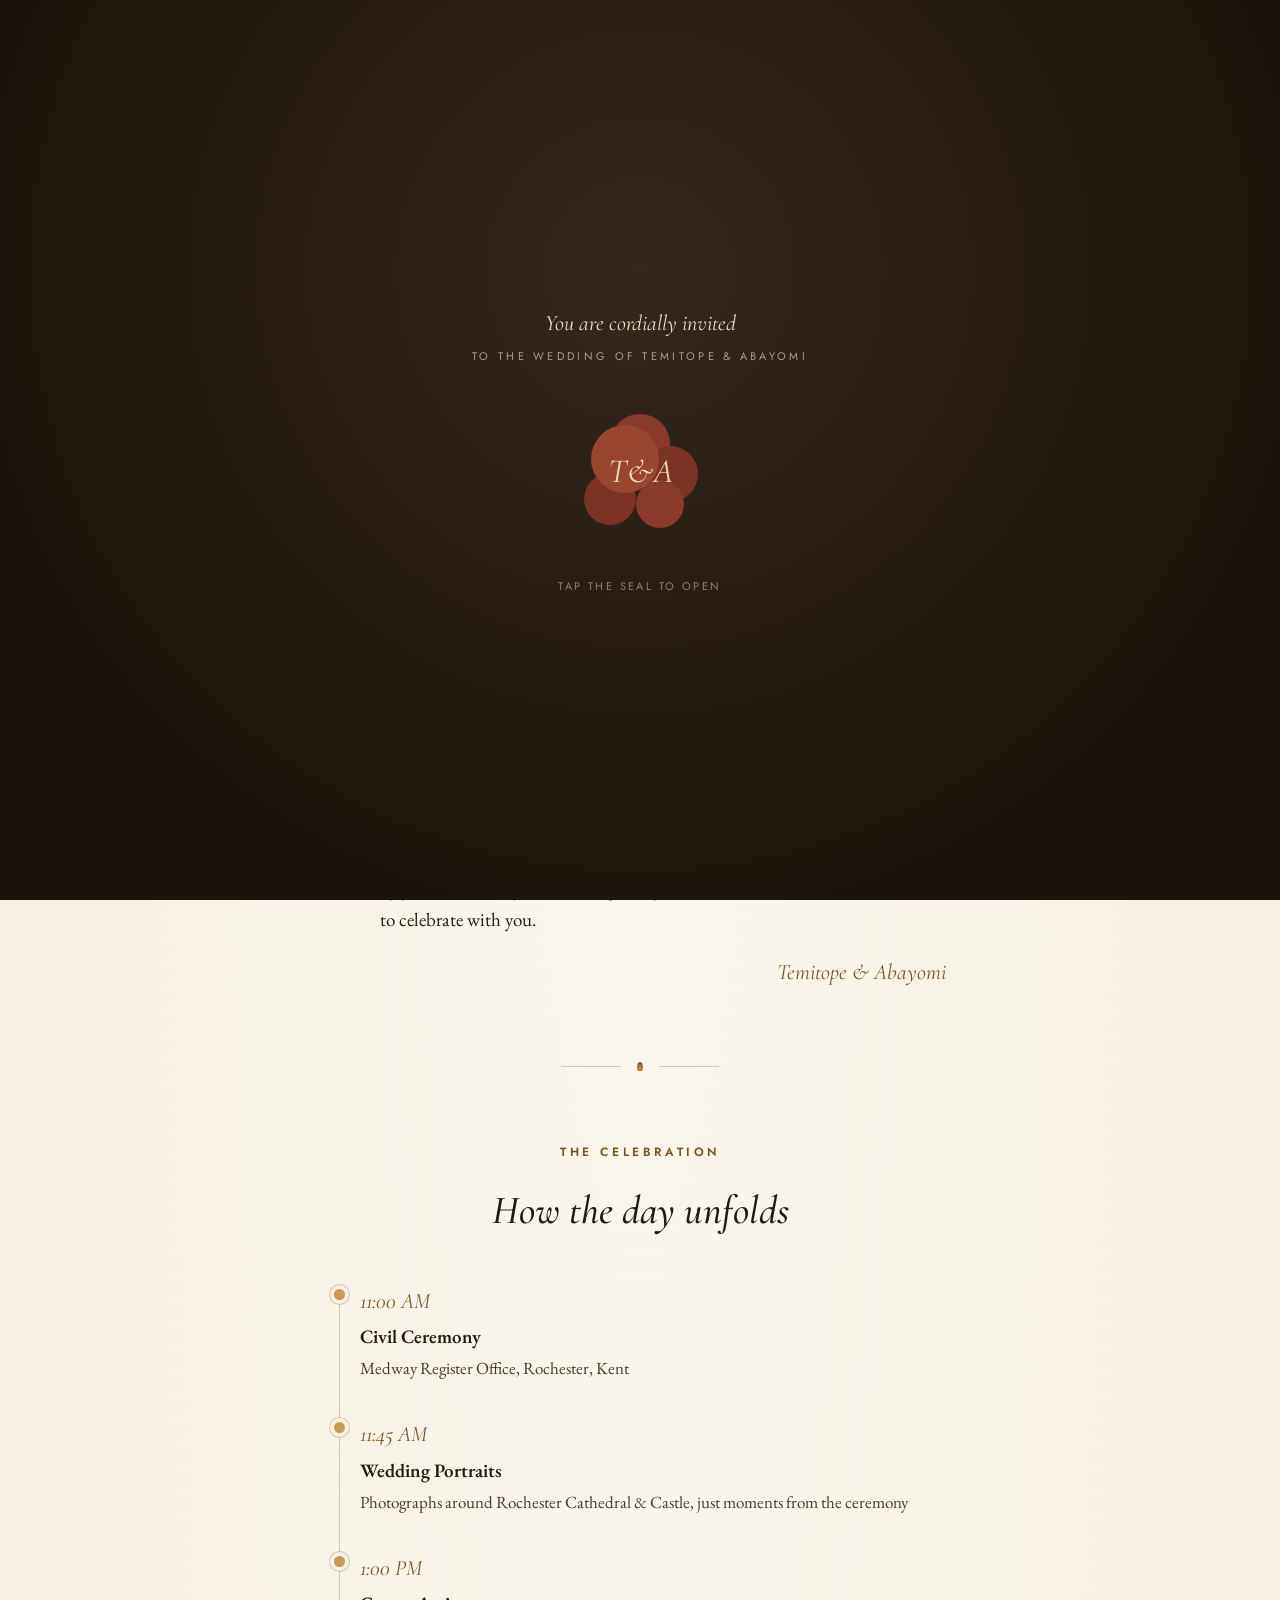
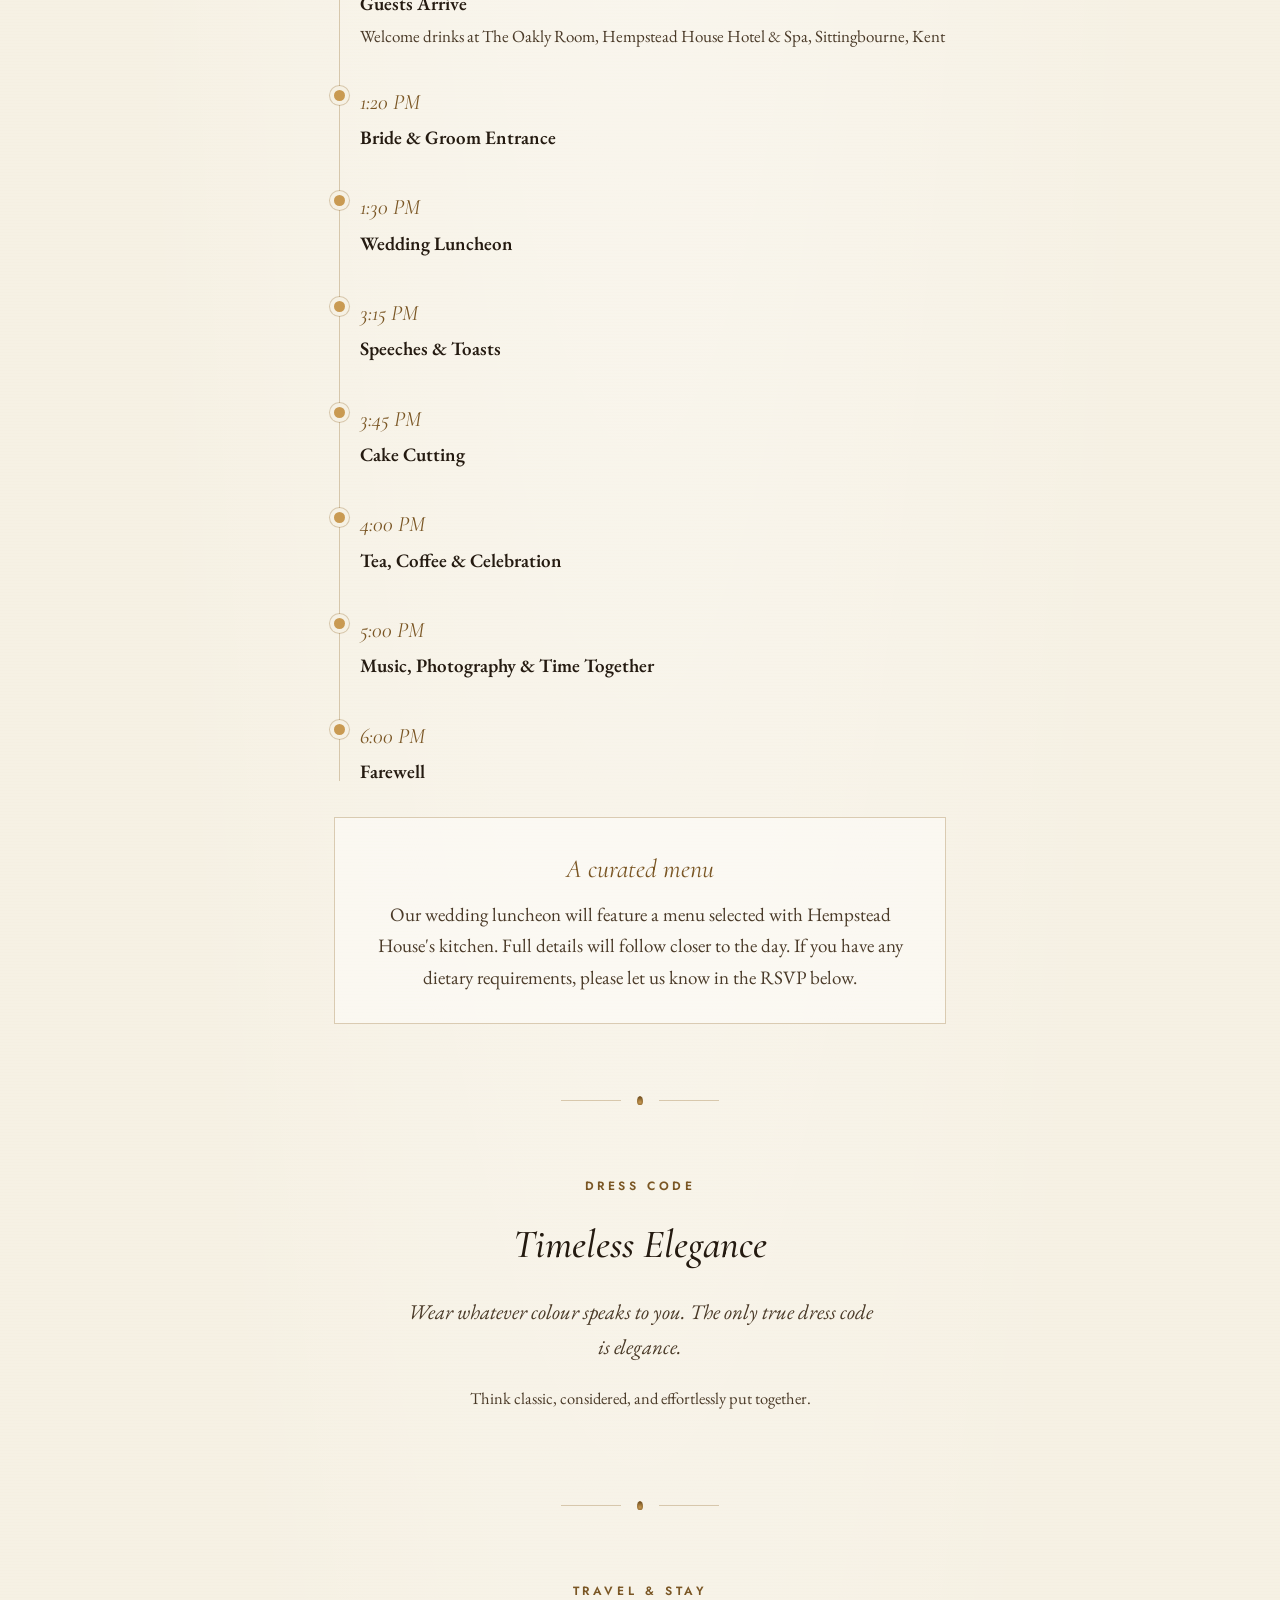
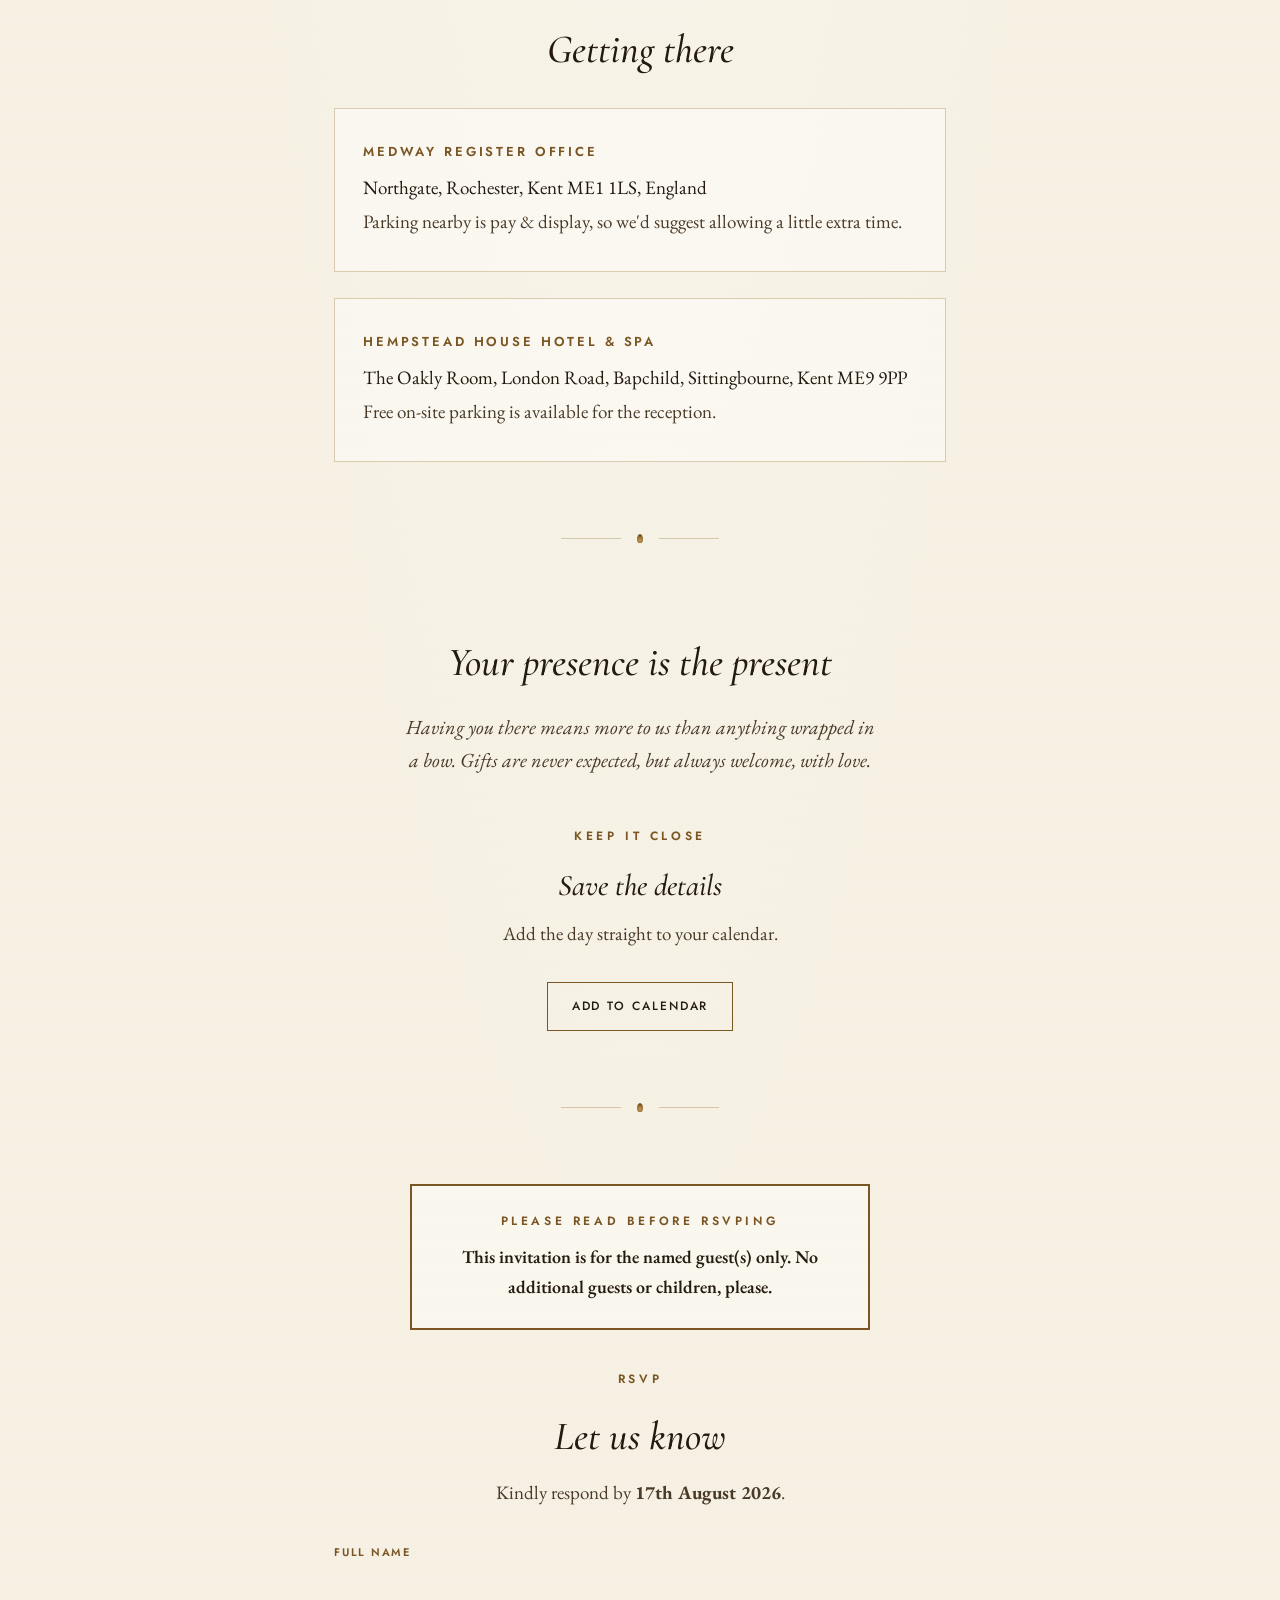
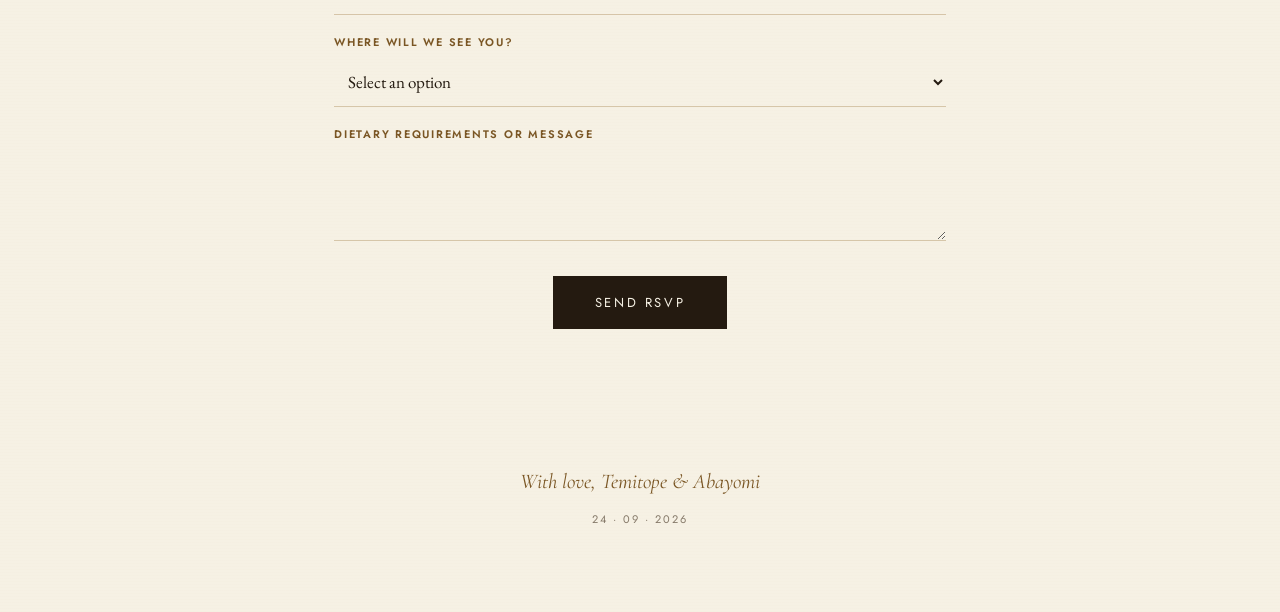
==== commit 0013796d: "Add files via upload" ====
--- a/index.html
+++ b/index.html
@@ -289,7 +289,7 @@
   <div class="eyebrow">Together with their families</div>
   <h1 class="display">Temitope<span class="amp">&amp;</span>Abayomi</h1>
   <div class="date-line">Thursday, 24th September 2026</div>
-  <div class="place-line">Rochester &amp; Sittingbourne, Kent</div>
+  <div class="place-line">Kent, England</div>
   <p class="hero-sub">A celebration of love, family, and the beginning of forever, shared with those who matter most.</p>
   <p class="hero-sub" id="guest-welcome" style="display:none; color:var(--gold-deep); margin-top:10px;"></p>
 
@@ -322,7 +322,7 @@
     <div class="t-item">
       <span class="t-time">11:00 AM</span>
       <div class="t-title">Civil Ceremony</div>
-      <p class="t-desc">Rochester Registry Office, Medway, Kent</p>
+      <p class="t-desc">Medway Register Office, Rochester, Kent</p>
     </div>
     <div class="t-item">
       <span class="t-time">11:45 AM</span>
@@ -393,8 +393,8 @@
   <h2 class="section-title display">Getting there</h2>
 
   <div class="detail-card">
-    <h3>Rochester Registry Office</h3>
-    <p>The Guildhall, High Street, Rochester, Kent ME1 1LY</p>
+    <h3>Medway Register Office</h3>
+    <p>Northgate, Rochester, Kent ME1 1LS, England</p>
     <p style="color:var(--espresso-soft);">Parking nearby is pay &amp; display, so we'd suggest allowing a little extra time.</p>
   </div>
 
@@ -442,7 +442,7 @@
       <select id="attending" name="attending" required>
         <option value="">Select an option</option>
         <option value="Ceremony and Reception">Joyfully accepts, Ceremony and Reception</option>
-        <option value="Ceremony only">Ceremony only, Rochester Registry Office</option>
+        <option value="Ceremony only">Ceremony only, Medway Register Office</option>
         <option value="Reception only">Reception only, The Oakly Room, Hempstead House, Sittingbourne</option>
         <option value="Declines">Regretfully declines</option>
       </select>
@@ -515,8 +515,8 @@
       "SUMMARY:Temitope & Abayomi's Wedding",
       'DTSTART:20260924T100000Z',
       'DTEND:20260924T170000Z',
-      'LOCATION:Rochester Registry Office\\, then Hempstead House Hotel & Spa\\, Kent',
-      'DESCRIPTION:Ceremony 11:00 AM at Rochester Registry Office. Celebration from 1:00 PM at Hempstead House Hotel & Spa\\, The Oakly Room.',
+      'LOCATION:Medway Register Office\\, then Hempstead House Hotel & Spa\\, Kent',
+      'DESCRIPTION:Ceremony 11:00 AM at Medway Register Office. Celebration from 1:00 PM at Hempstead House Hotel & Spa\\, The Oakly Room.',
       'END:VEVENT','END:VCALENDAR'
     ].join('\r\n');
     const blob = new Blob([icsContent], {type: 'text/calendar'});
